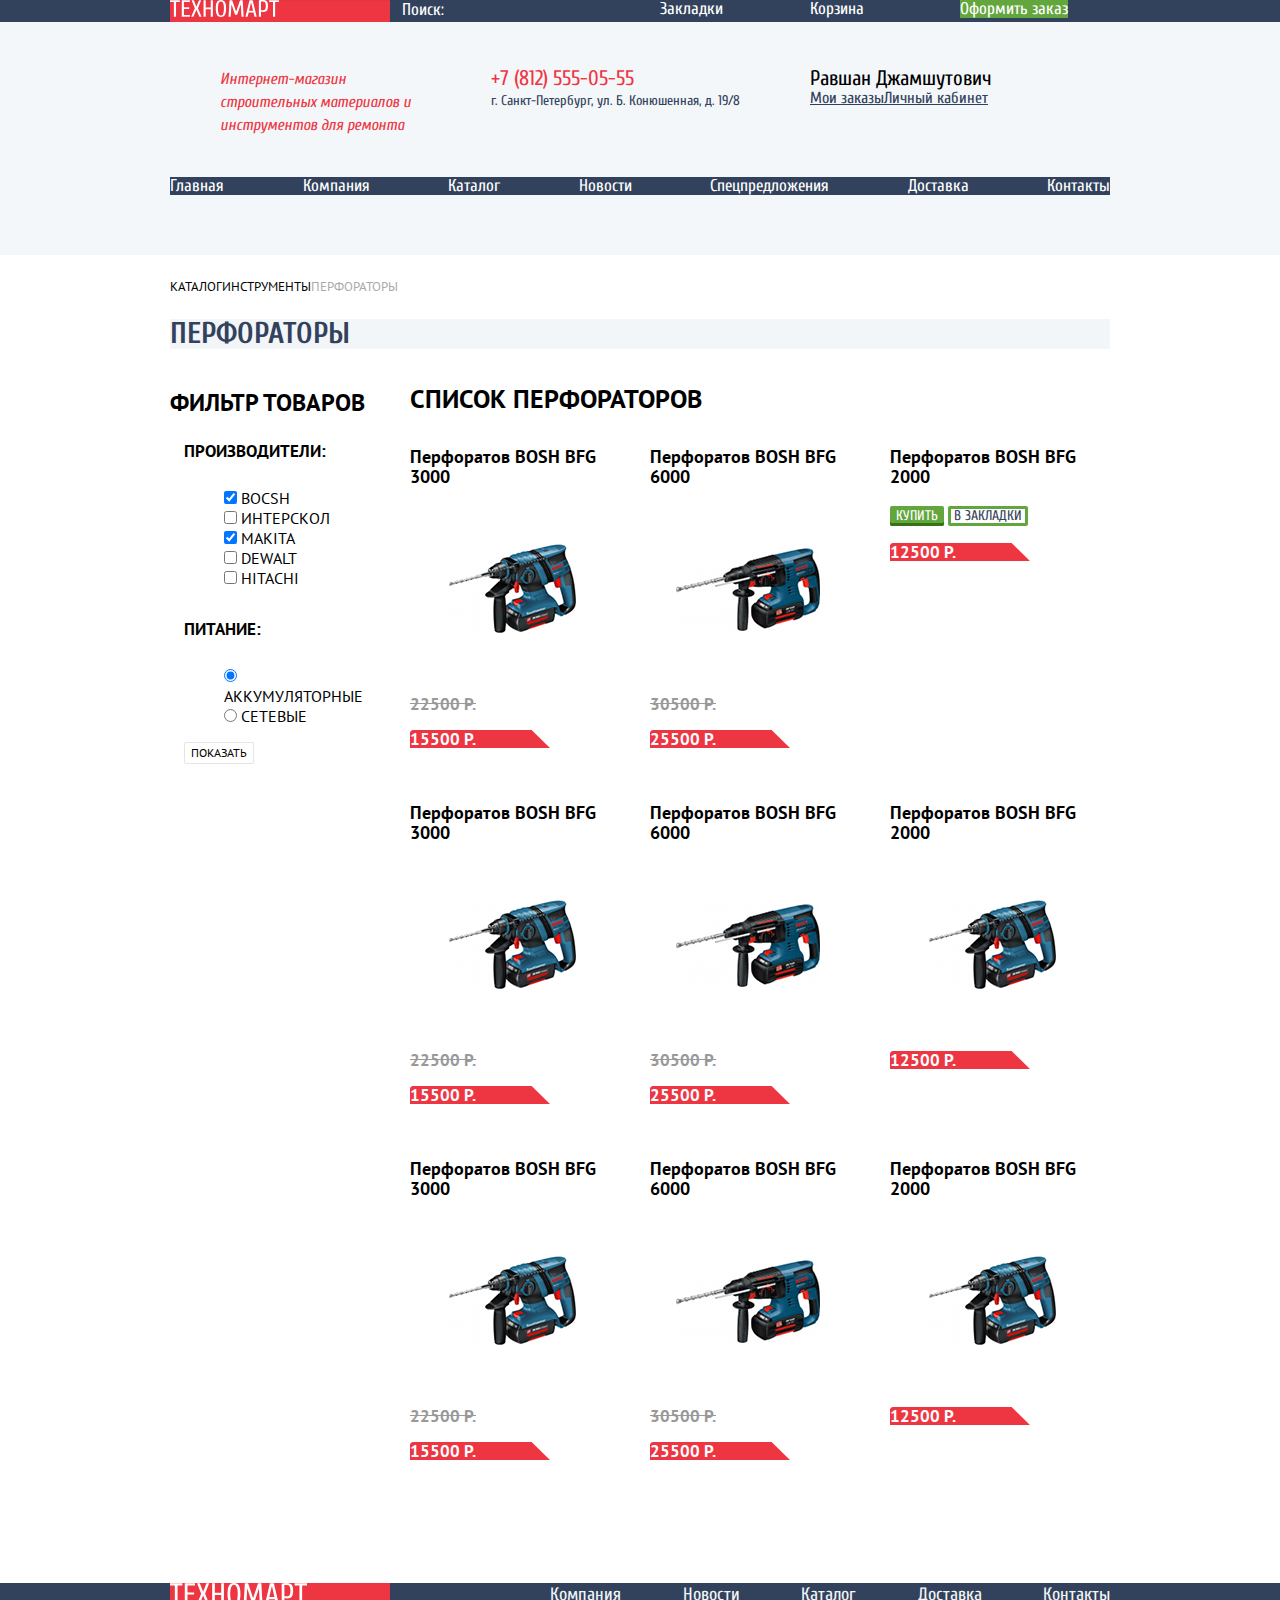
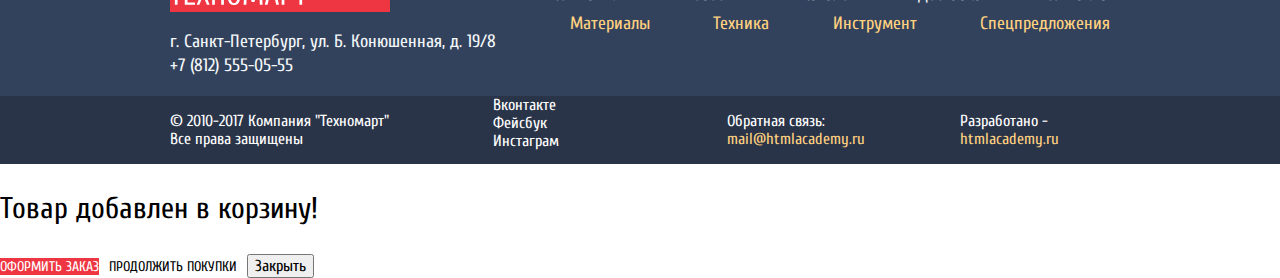
==== catalog.html @ 81147900 "Закончил сетки" ====
<!DOCTYPE html>
<html lang="ru">

<head>
  <meta charset="utf-8">
  <title>Техномарт - Каталог</title>
  <link href="https://fonts.googleapis.com/css?family=Cuprum:400,400i,700&amp;subset=cyrillic" rel="stylesheet">
  <link href="https://fonts.googleapis.com/css?family=PT+Sans:400,700&amp;subset=cyrillic" rel="stylesheet">
  <link href="css/normalize.css" rel="stylesheet">
  <link href="css/style.css" rel="stylesheet">
</head>

<body class="inner-page">
  <header class="main-header">
    <div class="header-top">
      <div class="container-center">
        <a class="main-logo" href="#">
          <img src="img/main-logo.svg" width="109" alt="Логотип компании Техномарт">
        </a>
        <p class="search">
          <label for="search"></label>
          <input id="search" type="search" placeholder="Поиск:">
        </p>
        <ul class="shopping-cart-navigation">
          <li class="favorites"><a href="favorites.html">Закладки</a></li>
          <li class="shopping-cart"><a href="shopping-cart.html">Корзина</a></li>
          <li class="button-purchase"><a href="purchase.html">Оформить заказ</a></li>
        </ul>
      </div>
    </div>
    <div class="container-center">
      <p class="site-name">Интернет-магазин строительных материалов и инструментов для ремонта</p>
      <div class="header-contacts">
        <p class="header-tel">+7 (812) 555-05-55</p>
        <p class="header-address">г. Санкт-Петербург, ул. Б. Конюшенная, д. 19/8</p>
      </div>
      <div class="profile">
        <a class="current-user" href="#">Равшан Джамшутович</a>
        <ul class="user-navigation">
          <li><a href="#">Мои заказы</a></li>
          <li><a href="#">Личный кабинет</a></li>
        </ul>
      </div>
    </div>
    <nav class="center">
      <ul class="site-navigation">
        <li><a href="index.html">Главная</a></li>
        <li><a href="company.html">Компания</a></li>
        <li><a href="catalog.html">Каталог</a></li>
        <li><a href="news.html">Новости</a></li>
        <li><a href="sale.html">Спецпредложения</a></li>
        <li><a href="delivery.html">Доставка</a></li>
        <li><a href="Contacts.html">Контакты</a></li>
      </ul>
    </nav>
  </header>
  <main class="container">

    <ul class="breadcrumbs">
      <li><a href="catalog.html">Каталог</a></li>
      <li><a href="instruments.html">Инструменты</a></li>
      <li class="breadcrumbs-current">Перфораторы</li>
    </ul>
    <h1 class="page-title">Перфораторы</h1>
    <div class="catalog-columns">
      <section class="filters">
        <h2 class="visually-hidden">Фильтр товаров</h2>
        <form class="filter" method="get" action="https://echo.htmlacademy.ru">
          <fieldset>
            <legend>Производители:</legend>
            <ul>
              <li class="filter-option">
                <input class="visually-hidden filter-input filter-input-checkbox" type="checkbox" name="bosch" id="filter-bosch" checked>
                <label for="filter-bosch">BOCSH</label>
              </li>
              <li class="filter-option">
                <input class="visually-hidden filter-input filter-input-checkbox" type="checkbox" name="interskol" id="filter-interskol">
                <label for="filter-interskol">ИНТЕРСКОЛ</label>
              </li>
              <li class="filter-option">
                <input class="visually-hidden filter-input filter-input-checkbox" type="checkbox" name="makita" id="filter-makita" checked>
                <label for="filter-makita">MAKITA</label>
              </li>
              <li class="filter-option">
                <input class="visually-hidden filter-input filter-input-checkbox" type="checkbox" name="dewalt" id="filter-dewalt">
                <label for="filter-dewalt">DEWALT</label>
              </li>
              <li class="filter-option">
                <input class="visually-hidden filter-input filter-input-checkbox" type="checkbox" name="hitachi" id="filter-hitachi">
                <label for="filter-hitachi">HITACHI</label>
              </li>
            </ul>
          </fieldset>
          <fieldset>
            <legend>Питание:</legend>
            <ul>
              <li class="filter-option">
                <input class="visually-hidden filter-input filter-input-radio" type="radio" name="power" value="accum" id="filter-accum" checked>
                <label for="filter-accum">АККУМУЛЯТОРНЫЕ</label>
              </li>
              <li class="filter-option">
                <input class="visually-hidden filter-input filter-input-radio" type="radio" name="power" value="acdc" id="filter-acdc">
                <label for="filter-acdc">СЕТЕВЫЕ</label>
              </li>
            </ul>
            <button type="submit" class="button-filter" value="show-filter">ПОКАЗАТЬ</button>
          </fieldset>
        </form>
      </section>
      <section class="catalog">
        <h2 class="visually-hidden">Список перфораторов</h2>
        <ul class="catalog-list">
          <li class="catalog-item">
            <h3 class="catalog-item-title">Перфоратов BOSH BFG 3000</h3>
            <p class="catalog-item-image">
              <img src="img/product-1.png" width="218" height="170" alt="Перфоратов BOSH BFG 3000">
            </p>
            <p class="catalog-item-old-price">22500 Р.</p>
            <p class="catalog-item-price">15500 Р.</p>
          </li>
          <li class="catalog-item">
            <h3 class="catalog-item-title">Перфоратов BOSH BFG 6000</h3>
            <p class="catalog-item-image">
              <img src="img/product-2.png" width="218" height="170" alt="Перфоратов BOSH BFG 6000">
            </p>
            <p class="catalog-item-old-price">30500 Р.</p>
            <p class="catalog-item-price">25500 Р.</p>
          </li>
          <li class="catalog-item">
            <h3 class="catalog-item-title">Перфоратов BOSH BFG 2000</h3>
            <div class="catalog-item-interact">
              <button type="button" class="button-buy" value="buy">КУПИТЬ</button>
              <button type="button" class="button-favorite" value="favorite">В ЗАКЛАДКИ</button>
            </div>
            <!--<p class="catalog-item-old-price">30500 Р.</p>-->
            <p class="catalog-item-price">12500 Р.</p>
          </li>
          <li class="catalog-item">
            <h3 class="catalog-item-title">Перфоратов BOSH BFG 3000</h3>
            <p class="catalog-item-image">
              <img src="img/product-1.png" width="218" height="170" alt="Перфоратов BOSH BFG 3000">
            </p>
            <p class="catalog-item-old-price">22500 Р.</p>
            <p class="catalog-item-price">15500 Р.</p>
          </li>
          <li class="catalog-item">
            <h3 class="catalog-item-title">Перфоратов BOSH BFG 6000</h3>
            <p class="catalog-item-image">
              <img src="img/product-2.png" width="218" height="170" alt="Перфоратов BOSH BFG 6000">
            </p>
            <p class="catalog-item-old-price">30500 Р.</p>
            <p class="catalog-item-price">25500 Р.</p>
          </li>
          <li class="catalog-item">
            <h3 class="catalog-item-title">Перфоратов BOSH BFG 2000</h3>
            <p class="catalog-item-image">
              <img src="img/product-3.png" width="218" height="170" alt="Перфоратов BOSH BFG 2000">
            </p>
            <!--<p class="catalog-item-old-price">30500 Р.</p>-->
            <p class="catalog-item-price">12500 Р.</p>
          </li>
          <li class="catalog-item">
            <h3 class="catalog-item-title">Перфоратов BOSH BFG 3000</h3>
            <p class="catalog-item-image">
              <img src="img/product-1.png" width="218" height="170" alt="Перфоратов BOSH BFG 3000">
            </p>
            <p class="catalog-item-old-price">22500 Р.</p>
            <p class="catalog-item-price">15500 Р.</p>
          </li>
          <li class="catalog-item">
            <h3 class="catalog-item-title">Перфоратов BOSH BFG 6000</h3>
            <p class="catalog-item-image">
              <img src="img/product-2.png" width="218" height="170" alt="Перфоратов BOSH BFG 6000">
            </p>
            <p class="catalog-item-old-price">30500 Р.</p>
            <p class="catalog-item-price">25500 Р.</p>
          </li>
          <li class="catalog-item">
            <h3 class="catalog-item-title">Перфоратов BOSH BFG 2000</h3>
            <p class="catalog-item-image">
              <img src="img/product-3.png" width="218" height="170" alt="Перфоратов BOSH BFG 2000">
            </p>
            <!--<p class="catalog-item-old-price">30500 Р.</p>-->
            <p class="catalog-item-price">12500 Р.</p>
          </li>
        </ul>
      </section>
    </div>
  </main>
  <footer class="main-footer">
    <div class="footer-top">
      <div class="center">
        <a class="footer-logo" href="#">
          <img src="img/footer-logo.svg" width="137" alt="Логотип компании Техномарт">
        </a>
        <ul class="footer-site-navigation">
          <li><a href="conpany.html">Компания</a></li>
          <li><a href="news.html">Новости</a></li>
          <li><a href="catalog.html">Каталог</a></li>
          <li><a href="delivery.html">Доставка</a></li>
          <li><a href="contacts.html">Контакты</a></li>
        </ul>
        <p class="footer-contacts">г. Санкт-Петербург, ул. Б. Конюшенная, д. 19/8<br>
          +7 (812) 555-05-55
        </p>
        <ul class="footer-catalog-navigation">
          <li><a href="#">Материалы</a></li>
          <li><a href="#">Техника</a></li>
          <li><a href="#">Инструмент</a></li>
          <li><a href="#">Спецпредложения</a></li>
        </ul>
      </div>
    </div>
    <div class="footer-bottom">
      <div class="center">
        <p class="footer-copyright">
          © 2010-2017 Компания "Техномарт"<br>
          Все права защищены
        </p>
        <div class="footer-social">
          <ul>
            <li><a class="social-button-vk" href="#">Вконтакте</a></li>
            <li><a class="social-button-fb" href="#">Фейсбук</a></li>
            <li><a class="social-button-insta" href="#">Инстаграм</a></li>
          </ul>
        </div>
        <p class="footer-feedback">
          Обратная связь:
          <a href="#">mail@htmlacademy.ru</a>
        </p>
        <p class="footer-dev-copyright">
          Разработано -
          <a href="www.htmlacademy.ru">htmlacademy.ru</a>
        </p>
      </div>
    </div>
  </footer>
  <section class="modal modal-sold">
    <p class="item-added">Товар добавлен в корзину!</p>
    <a class="button modal-purchase" href="purchase.html">Оформить заказ</a>
    <button class="button modal-go-on" type="button">ПРОДОЛЖИТЬ ПОКУПКИ</button>
    <button class="modal-close" type="button">Закрыть</button>
  </section>
</body>

</html>
---- css/style.css ----
body {
  margin: 0;
  padding: 0;
  font-family: "Cuprum", Arial, sans-serif;
  background-color: #ffffff;
}

a {
  text-decoration: none;
}

.main-header {
  background-color: #f4f7f9;
  margin-bottom: 60px;
  border-bottom: 1px solid transparent;
}

.inner-page .main-header {
  margin-bottom: 23px;
}

.header-top {
  width: 100%;
  background-color: #32425c;
  margin-bottom: 46px;
}

.login-navigation,
.site-navigation,
.shopping-cart-navigation,
.user-navigation,
.footer-site-navigation,
.footer-catalog-navigation,
.footer-social ul,
.catalog-list {
  padding: 0;
  margin: 0;
  list-style: none;
}

.container-center,
.center {
  width: 940px;
  margin: 0 auto;
  padding: 0 10px;
}

.header-top .container-center {
  display: flex;
}

.main-header .container-center {
  display: flex;
  margin-bottom: 40px;
  justify-content: space-between;
}

.container-center h1,
.site-name {
  margin: 0;
  margin-left: 50px;
  padding: 0;
  width: 200px;
}

.header-contacts p {
  margin: 0;
  padding: 0;
}

.login-navigation {
  width: 300px;
  display: flex;
  justify-content: flex-end;
}

.login {
  width: 120px;
  margin-right: 10px;
}

.registration {
  width: 150px;
}

.shopping-cart-navigation {
  margin-left: auto;
  display: flex;
}

.site-navigation {
  display: flex;
  justify-content: space-between;
  margin-bottom: 59px;
}

.favorites,
.shopping-cart,
.button-purchase {
  width: 150px;
}

.search {
  margin: 0;
  margin-left: 10px;
  padding: 0;
}

.search input {
  font: inherit;
  font-size: 17px;
  line-height: 18px;
  color: #ffffff;
  background-color: transparent;
  border: none;
}

.search input::-moz-placeholder {
  color: #ffffff;
}

.search input::-webkit-input-placeholder {
  color: #ffffff;
}

.search input:hover {
  background-color: #212a3a;
}

.search input:focus {
  color: #000000;
  background-color: #ffffff;
  outline: none;
  border-color: transparent;
}

.main-logo {
  width: 220px;
  background: url(../img/header-logo.png) no-repeat;
}

.main-header h1,
.site-name {
  font-weight: normal;
  font-style: italic;
  font-size: 16px;
  line-height: 23px;
  color: #ee3643;
}

.login-navigation a {
  font-size: 21px;
  line-height: 21px;
  color: #000000;
  background-color: #ffffff;
}

.user-navigation a {
  font-size: 16px;
  line-height: 18px;
  color: #32425c;
  text-decoration: underline;
}

.login-navigation a:hover,
.login-navigation a:focus,
.user-navigation a:hover,
.user-navigation a:focus {
  color: #ee3643;
}

.login-navigation a:active,
.user-navigation a:active,
.current-user:active {
  color: rgba(0, 0, 0, 0.3);
}

.site-navigation {
  background: url(../img/main_nav.png) no-repeat;
}

.site-navigation a {
  font-size: 17px;
  line-height: 17px;
  color: #ffffff;
}

.site-navigation a:hover,
.site-navigation a:focus {
  background-color: #293449;
}

.shopping-cart-navigation {
  background-color: #32425c;
}

.button-purchase a {
  background-color: #63a63e;
}

.shopping-cart-navigation a {
  font-size: 17px;
  line-height: 18px;
  color: #ffffff;
}

.shopping-cart-navigation a:hover,
.shopping-cart-navigation a:focus {
  background-color: #293449;
}

.button-purchase a:hover, .button-purchase a:focus {
  background-color: #5fbb2d;
}

.header-tel {
  font-size: 21px;
  line-height: 21px;
  color: #ee3643;
}

.header-address {
  font-size: 14px;
  line-height: 24px;
  color: #32425c;
}

.current-user {
  width: 300px;
  font-size: 21px;
  line-height: 21px;
  color: #000000;
}

.user-navigation {
  width: 300px;
  display: flex;
}

.about-us h2 {
  font-size: 30px;
  line-height: 30px;
  text-transform: uppercase;
  color: #000000;
}

.about-us p {
  font-family: "PT Sans", Arial, sans-serif;
  font-size: 13px;
  line-height: 24px;
  color: #000000;
}

.delivery-list {
  font-size: 18px;
  line-height: 20px;
  color: #000000;
  list-style: none;
}

.button {
  font-size: 14px;
  line-height: 18px;
  text-align: center;
  text-transform: uppercase;
  color: #ffffff;
  vertical-align: middle;
  background-color: #ee3643;
  border: none;
}

.button:hover,
.button:focus,
.button:active {
  background-color: #ca2c37;
}

.contacts h2 {
  font-size: 30px;
  line-height: 30px;
  text-transform: uppercase;
  color: #000000;
}

.contacts p {
  font-family: "PT Sans", Arial, sans-serif;
  font-size: 13px;
  line-height: 24px;
  color: #000000;
}

.main-footer {
  margin-top: 86px;
}

.footer-top {
  margin: 0;
  padding: 0;
  font-size: 18px;
  line-height: 24px;
  color: #f3f7f9;
  background-color: #32425c;
}

.footer-top .center {
  display: flex;
  justify-content: space-between;
  flex-wrap: wrap;
}

.footer-logo {
  width: 220px;
  background: url(../img/footer-logo.png) no-repeat;
}

.footer-site-navigation {
  width: 560px;
  display: flex;
  justify-content: space-between;
}

.footer-contacts {
  width: 330px;
}

.footer-catalog-navigation {
  width: 540px;
  display: flex;
  justify-content: space-between;
}

.footer-site-navigation a {
  color: #f1f5f7;
}

.footer-catalog-navigation a {
  color: #ffd180;
}

.footer-site-navigation a:hover,
.footer-site-navigation a:focus,
.footer-catalog-navigation a:hover,
.footer-catalog-navigation a:focus {
  text-decoration: underline;
}

.footer-catalog-navigation a:active {
  color: rgba(255, 209, 128, 0.5);
  text-decoration: none;
}

.footer-site-navigation a:active {
  color: rgba(241, 245, 247, 0.5);
  text-decoration: none;
}

.footer-bottom {
  margin: 0;
  padding: 0;
  background-color: #293449;
  font-size: 16px;
  line-height: 18px;
  color: #ffffff;
}

.footer-bottom .center {
  display: flex;
  justify-content: space-between;
}

.footer-copyright {
  width: 240px;
}

.footer-social,
.footer-feedback,
.footer-dev-copyright {
  width: 150px;
}

.footer-social a {
  color: #ffffff;
}

.footer-feedback a,
.footer-dev-copyright a {
  color: #ffd180;
}

.footer-feedback a:hover,
.footer-feedback a:focus,
.footer-dev-copyright a:hover,
.footer-dev-copyright a:focus {
  text-decoration: underline;
}

.footer-feedback a:active,
.footer-dev-copyright a:active {
  color: #ee3643;
  text-decoration: none;
}

.modal {
  background-color: #ffffff;
}

.modal-write-us label {
  font-size: 18px;
  line-height: 18px;
  color: #000000;
}

.modal-write-us input,
.modal-write-us textarea {
  font-family: "PT Sans", Arial, sans-serif;
  font-size: 13px;
  line-height: 18px;
  border: solid 2px #dee3e4;
  border-radius: 2px;
}

.modal-write-us input:hover,
.modal-write-us textarea:hover {
  border-color: #b5b5b5;
}

.modal-write-us input:focus,
.modal-write-us textarea:focus {
  outline: none;
  border-color: #ee3643;
}

.breadcrumbs {
  display: flex;
  margin: 0;
  margin-bottom: 23px;
  padding: 0;
  list-style: none;
  font-size: 13px;
  line-height: 18px;
}

.breadcrumbs a {
  color: #000000;
}

.breadcrumbs a:hover,
.breadcrumbs a:focus {
  text-decoration: underline;
}

.breadcrumbs-current {
  color: #aba9a7;
}

.container {
  width: 940px;
  margin: 0 auto;
  padding: 0 10px;
  font-family: "PT Sans", Arial, sans-serif;
  text-transform: uppercase;
  color: #000000;
}

.container h1 {
  font-family: "Cuprum", Arial, sans-serif;
  font-size: 30px;
  line-height: 30px;
  text-transform: uppercase;
  color: #32425c;
  background-color: #f2f6f8;
  margin: 0;
  margin-bottom: 20px;
  padding: 0;
}

.catalog-columns {
  display: flex;
  justify-content: space-between;
}

.filters {
  width: 220px;
}

.catalog {
  width: 700px;
  font-size: 17px;
  font-weight: bold;
  line-height: 18px;
}

.catalog-list {
  display: flex;
  flex-wrap: wrap;
}

.catalog-item {
  width: 220px;
  margin-bottom: 20px;
  margin-right: 20px;
}

.catalog-item:nth-child(3n) {
  margin-right: 0;
}

.catalog-item-title {
  font-size: 18px;
  line-height: 20px;
  text-transform: none;
}

.catalog-item:hover {
  box-shadow: 0 10px 25px 0 rgba(0, 0, 0, 0.2);
}

.catalog-item-price {
  color: #ffffff;
  background: url(../img/move-to-cart-icon.svg) no-repeat;
}

.catalog-item-old-price {
  color: #999999;
  text-decoration: line-through;
}

.button-buy {
  font-family: "Cuprum", Arial, sans-serif;
  font-size: 14px;
  line-height: 18px;
  color: #ffffff;
  background-color: #63a63e;
  border: 0px solid transparent;
  border-radius: 2px;
  box-shadow: inset 0 -3px 0 0 #367315;
}

.button-favorite {
  font-family: "Cuprum", Arial, sans-serif;
  font-size: 14px;
  line-height: 18px;
  color: #32425c;
  background-color: #ffffff;
  border: 0px solid transparent;
  border-radius: 2px;
  box-shadow: inset 0 0 0 3px #63a63e;
}

.button-buy:hover,
.button-buy:focus {
  background-color: #5fbb2d;
  outline: none;
}

.button-buy:active {
  background-color: #518534;
  box-shadow: none;
}

.button-favorite:hover,
.button-favorite:focus {
  box-shadow: inset 0 0 0 3px #32425c;
  outline: none;
}

.button-favorite:active {
  opacity: 0.3;
}

.filter fieldset {
  border: none;
}

.filter legend {
  font-size: 17px;
  line-height: 30px;
  font-weight: bold;
}

.filter ul {
  list-style: none;
  line-height: 20px;
}

.filter-input:disabled+label {
  color: #000000;
  opacity: 0.4;
}

.button-filter {
  font-size: 12px;
  line-height: 18px;
  background-color: #ffffff;
  border: 1px solid #e5e5e5;
  border-radius: 2px;
}

.item-added {
  font-size: 30px;
  line-height: 30px;
}

.modal-go-on {
  color: #000000;
  background-color: #ffffff;
}

.index-columns {
  display: flex;
  justify-content: space-between;
}

.about-us {
  width: 540px;
}

.contacts {
  width: 300px;
}
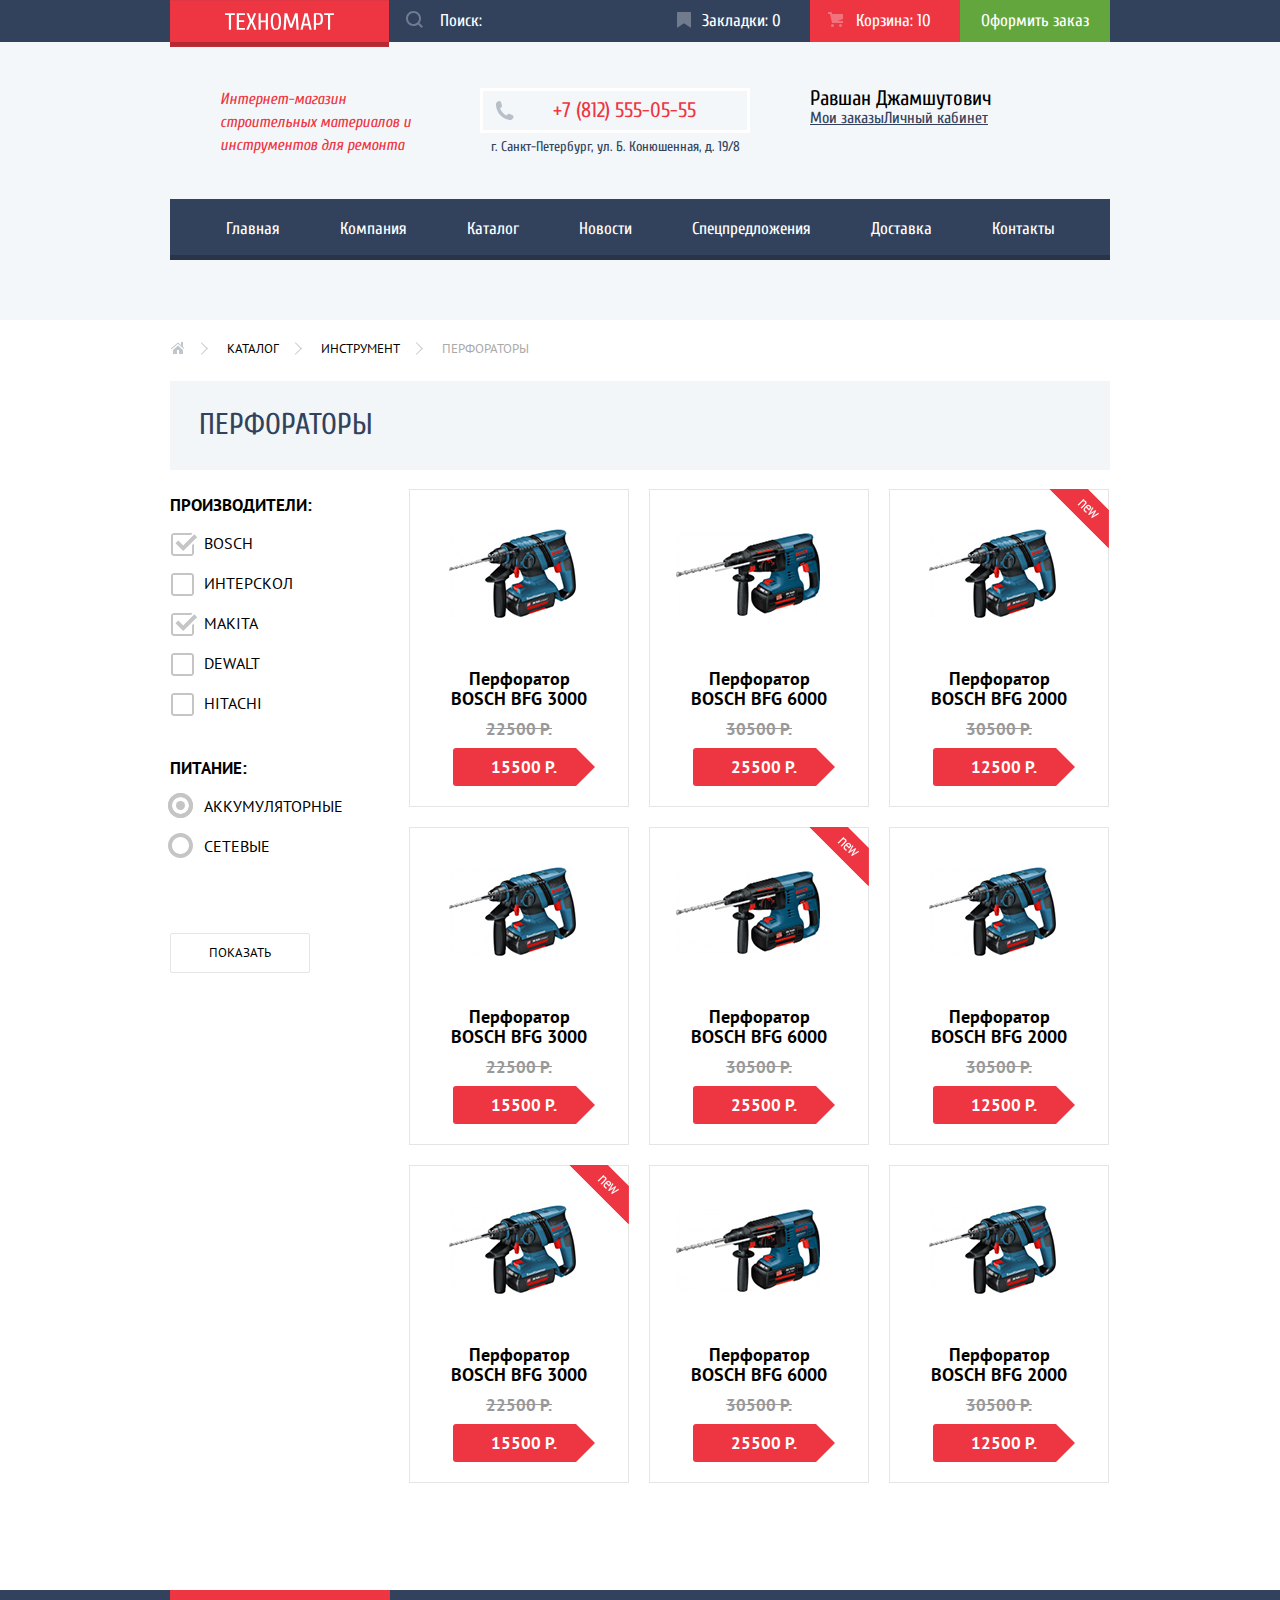
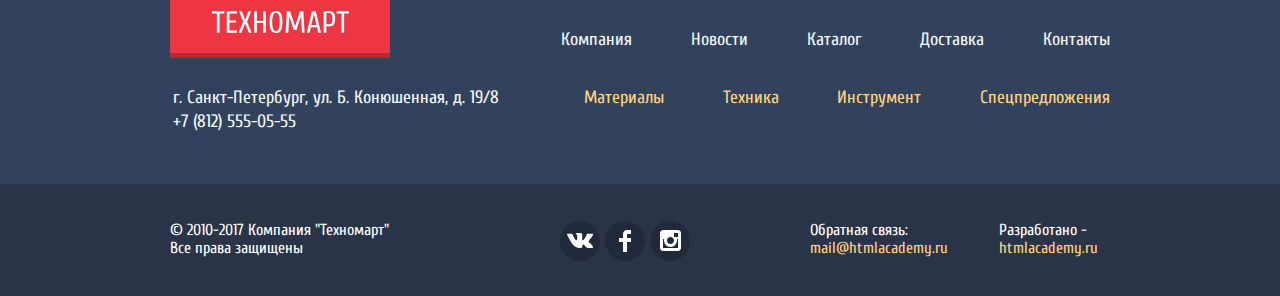
==== commit d40663b1: "Задание по 7-ой лекции" ====
--- a/catalog.html
+++ b/catalog.html
@@ -22,8 +22,8 @@
           <input id="search" type="search" placeholder="Поиск:">
         </p>
         <ul class="shopping-cart-navigation">
-          <li class="favorites"><a href="favorites.html">Закладки</a></li>
-          <li class="shopping-cart"><a href="shopping-cart.html">Корзина</a></li>
+          <li class="favorites"><a href="favorites.html">Закладки: 0</a></li>
+          <li class="shopping-cart"><a href="shopping-cart.html">Корзина: 10</a></li>
           <li class="button-purchase"><a href="purchase.html">Оформить заказ</a></li>
         </ul>
       </div>
@@ -58,7 +58,7 @@
 
     <ul class="breadcrumbs">
       <li><a href="catalog.html">Каталог</a></li>
-      <li><a href="instruments.html">Инструменты</a></li>
+      <li><a href="instruments.html">Инструмент</a></li>
       <li class="breadcrumbs-current">Перфораторы</li>
     </ul>
     <h1 class="page-title">Перфораторы</h1>
@@ -71,7 +71,7 @@
             <ul>
               <li class="filter-option">
                 <input class="visually-hidden filter-input filter-input-checkbox" type="checkbox" name="bosch" id="filter-bosch" checked>
-                <label for="filter-bosch">BOCSH</label>
+                <label for="filter-bosch">BOSCH</label>
               </li>
               <li class="filter-option">
                 <input class="visually-hidden filter-input filter-input-checkbox" type="checkbox" name="interskol" id="filter-interskol">
@@ -103,85 +103,123 @@
                 <label for="filter-acdc">СЕТЕВЫЕ</label>
               </li>
             </ul>
-            <button type="submit" class="button-filter" value="show-filter">ПОКАЗАТЬ</button>
           </fieldset>
+          <button type="submit" class="button-filter" value="show-filter">ПОКАЗАТЬ</button>
         </form>
       </section>
       <section class="catalog">
         <h2 class="visually-hidden">Список перфораторов</h2>
         <ul class="catalog-list">
           <li class="catalog-item">
-            <h3 class="catalog-item-title">Перфоратов BOSH BFG 3000</h3>
+            <h3 class="catalog-item-title">Перфоратор BOSCH BFG 3000</h3>
             <p class="catalog-item-image">
               <img src="img/product-1.png" width="218" height="170" alt="Перфоратов BOSH BFG 3000">
             </p>
-            <p class="catalog-item-old-price">22500 Р.</p>
-            <p class="catalog-item-price">15500 Р.</p>
-          </li>
-          <li class="catalog-item">
-            <h3 class="catalog-item-title">Перфоратов BOSH BFG 6000</h3>
+            <p class="discount">22500 Р.</p>
+            <p class="price">15500 Р.</p>
+            <div class="actions">
+              <a href="#" class="button-buy">Купить</a>
+              <a href="#" class="button-favorite">В закладки</a>
+            </div>
+          </li>
+          <li class="catalog-item">
+            <h3 class="catalog-item-title">Перфоратор BOSCH BFG 6000</h3>
             <p class="catalog-item-image">
               <img src="img/product-2.png" width="218" height="170" alt="Перфоратов BOSH BFG 6000">
             </p>
-            <p class="catalog-item-old-price">30500 Р.</p>
-            <p class="catalog-item-price">25500 Р.</p>
-          </li>
-          <li class="catalog-item">
-            <h3 class="catalog-item-title">Перфоратов BOSH BFG 2000</h3>
-            <div class="catalog-item-interact">
-              <button type="button" class="button-buy" value="buy">КУПИТЬ</button>
-              <button type="button" class="button-favorite" value="favorite">В ЗАКЛАДКИ</button>
-            </div>
-            <!--<p class="catalog-item-old-price">30500 Р.</p>-->
-            <p class="catalog-item-price">12500 Р.</p>
-          </li>
-          <li class="catalog-item">
-            <h3 class="catalog-item-title">Перфоратов BOSH BFG 3000</h3>
+            <p class="discount">30500 Р.</p>
+            <p class="price">25500 Р.</p>
+            <div class="actions">
+              <a href="#" class="button-buy">Купить</a>
+              <a href="#" class="button-favorite">В закладки</a>
+            </div>
+          </li>
+          <li class="catalog-item">
+            <div class="flag flag-new">новинка</div>
+            <h3 class="catalog-item-title">Перфоратор BOSCH BFG 2000</h3>
+            <p class="catalog-item-image">
+              <img src="img/product-3.png" width="218" height="170" alt="Перфоратов BOSH BFG 2000">
+            </p>
+            <p class="discount">30500 Р.</p>
+            <p class="price">12500 Р.</p>
+            <div class="actions">
+              <a href="#" class="button-buy">Купить</a>
+              <a href="#" class="button-favorite">В закладки</a>
+            </div>
+          </li>
+          <li class="catalog-item">
+            <h3 class="catalog-item-title">Перфоратор BOSCH BFG 3000</h3>
             <p class="catalog-item-image">
               <img src="img/product-1.png" width="218" height="170" alt="Перфоратов BOSH BFG 3000">
             </p>
-            <p class="catalog-item-old-price">22500 Р.</p>
-            <p class="catalog-item-price">15500 Р.</p>
-          </li>
-          <li class="catalog-item">
-            <h3 class="catalog-item-title">Перфоратов BOSH BFG 6000</h3>
+            <p class="discount">22500 Р.</p>
+            <p class="price">15500 Р.</p>
+            <div class="actions">
+              <a href="#" class="button-buy">Купить</a>
+              <a href="#" class="button-favorite">В закладки</a>
+            </div>
+          </li>
+          <li class="catalog-item">
+            <div class="flag flag-new">новинка</div>
+            <h3 class="catalog-item-title">Перфоратор BOSCH BFG 6000</h3>
             <p class="catalog-item-image">
               <img src="img/product-2.png" width="218" height="170" alt="Перфоратов BOSH BFG 6000">
             </p>
-            <p class="catalog-item-old-price">30500 Р.</p>
-            <p class="catalog-item-price">25500 Р.</p>
-          </li>
-          <li class="catalog-item">
-            <h3 class="catalog-item-title">Перфоратов BOSH BFG 2000</h3>
+            <p class="discount">30500 Р.</p>
+            <p class="price">25500 Р.</p>
+            <div class="actions">
+              <a href="#" class="button-buy">Купить</a>
+              <a href="#" class="button-favorite">В закладки</a>
+            </div>
+          </li>
+          <li class="catalog-item">
+            <h3 class="catalog-item-title">Перфоратор BOSCH BFG 2000</h3>
             <p class="catalog-item-image">
               <img src="img/product-3.png" width="218" height="170" alt="Перфоратов BOSH BFG 2000">
             </p>
-            <!--<p class="catalog-item-old-price">30500 Р.</p>-->
-            <p class="catalog-item-price">12500 Р.</p>
-          </li>
-          <li class="catalog-item">
-            <h3 class="catalog-item-title">Перфоратов BOSH BFG 3000</h3>
+            <p class="discount">30500 Р.</p>
+            <p class="price">12500 Р.</p>
+            <div class="actions">
+              <a href="#" class="button-buy">Купить</a>
+              <a href="#" class="button-favorite">В закладки</a>
+            </div>
+          </li>
+          <li class="catalog-item">
+            <div class="flag flag-new">новинка</div>
+            <h3 class="catalog-item-title">Перфоратор BOSCH BFG 3000</h3>
             <p class="catalog-item-image">
               <img src="img/product-1.png" width="218" height="170" alt="Перфоратов BOSH BFG 3000">
             </p>
-            <p class="catalog-item-old-price">22500 Р.</p>
-            <p class="catalog-item-price">15500 Р.</p>
-          </li>
-          <li class="catalog-item">
-            <h3 class="catalog-item-title">Перфоратов BOSH BFG 6000</h3>
+            <p class="discount">22500 Р.</p>
+            <p class="price">15500 Р.</p>
+            <div class="actions">
+              <a href="#" class="button-buy">Купить</a>
+              <a href="#" class="button-favorite">В закладки</a>
+            </div>
+          </li>
+          <li class="catalog-item">
+            <h3 class="catalog-item-title">Перфоратор BOSCH BFG 6000</h3>
             <p class="catalog-item-image">
               <img src="img/product-2.png" width="218" height="170" alt="Перфоратов BOSH BFG 6000">
             </p>
-            <p class="catalog-item-old-price">30500 Р.</p>
-            <p class="catalog-item-price">25500 Р.</p>
-          </li>
-          <li class="catalog-item">
-            <h3 class="catalog-item-title">Перфоратов BOSH BFG 2000</h3>
+            <p class="discount">30500 Р.</p>
+            <p class="price">25500 Р.</p>
+            <div class="actions">
+              <a href="#" class="button-buy">Купить</a>
+              <a href="#" class="button-favorite">В закладки</a>
+            </div>
+          </li>
+          <li class="catalog-item">
+            <h3 class="catalog-item-title">Перфоратор BOSCH BFG 2000</h3>
             <p class="catalog-item-image">
               <img src="img/product-3.png" width="218" height="170" alt="Перфоратов BOSH BFG 2000">
             </p>
-            <!--<p class="catalog-item-old-price">30500 Р.</p>-->
-            <p class="catalog-item-price">12500 Р.</p>
+            <p class="discount">30500 Р.</p>
+            <p class="price">12500 Р.</p>
+            <div class="actions">
+              <a href="#" class="button-buy">Купить</a>
+              <a href="#" class="button-favorite">В закладки</a>
+            </div>
           </li>
         </ul>
       </section>
@@ -219,9 +257,9 @@
         </p>
         <div class="footer-social">
           <ul>
-            <li><a class="social-button-vk" href="#">Вконтакте</a></li>
-            <li><a class="social-button-fb" href="#">Фейсбук</a></li>
-            <li><a class="social-button-insta" href="#">Инстаграм</a></li>
+            <li><a class="social-button-vk" href="#"><span class="visually-hidden">Вконтакте</span></a></li>
+            <li><a class="social-button-fb" href="#"><span class="visually-hidden">Фейсбук</span></a></li>
+            <li><a class="social-button-insta" href="#"><span class="visually-hidden">Инстаграм</span></a></li>
           </ul>
         </div>
         <p class="footer-feedback">
@@ -237,9 +275,11 @@
   </footer>
   <section class="modal modal-sold">
     <p class="item-added">Товар добавлен в корзину!</p>
-    <a class="button modal-purchase" href="purchase.html">Оформить заказ</a>
-    <button class="button modal-go-on" type="button">ПРОДОЛЖИТЬ ПОКУПКИ</button>
-    <button class="modal-close" type="button">Закрыть</button>
+    <div class="sold-buttons">
+      <a class="button modal-purchase" href="purchase.html">Оформить заказ</a>
+      <button class="button modal-go-on" type="button">ПРОДОЛЖИТЬ ПОКУПКИ</button>
+    </div>
+    <button class="modal-close sold-close" type="button">Закрыть</button>
   </section>
 </body>
 
--- a/css/style.css
+++ b/css/style.css
@@ -7,6 +7,26 @@
 
 a {
   text-decoration: none;
+}
+
+img {
+  max-width: 100%;
+  height: auto;
+}
+
+.visually-hidden:not(:focus):not(:active),
+input[type="checkbox"].visually-hidden,
+input[type="radio"].visually-hidden {
+  position: absolute;
+  width: 1px;
+  height: 1px;
+  margin: -1px;
+  border: 0;
+  padding: 0;
+  white-space: nowrap;
+  clip-path: inset(100%);
+  clip: rect(0 0 0 0);
+  overflow: hidden;
 }
 
 .main-header {
@@ -16,7 +36,7 @@
 }
 
 .inner-page .main-header {
-  margin-bottom: 23px;
+  margin-bottom: 20px;
 }
 
 .header-top {
@@ -55,6 +75,12 @@
   justify-content: space-between;
 }
 
+.header-contacts {
+  position: relative;
+  box-sizing: border-box;
+  width: 270px;
+}
+
 .container-center h1,
 .site-name {
   margin: 0;
@@ -64,23 +90,102 @@
 }
 
 .header-contacts p {
-  margin: 0;
-  padding: 0;
+  display: block;
+  margin: 0;
+}
+
+.header-tel::before {
+  content: "";
+  position: absolute;
+  top: 13px;
+  left: 15px;
+  width: 19px;
+  height: 19px;
+  background: url(../img/icon-phone.svg) no-repeat;
+}
+
+.header-tel {
+  padding: 12px 0;
+  padding-left: 73px;
+  box-shadow: inset 0 0 0 3px #ffffff;
+  font-size: 21px;
+  line-height: 21px;
+  color: #ee3643;
+}
+
+.header-address {
+  padding: 0;
+  padding-top: 2px;
+  font-size: 14px;
+  line-height: 24px;
+  color: #32425c;
+  text-align: center;
 }
 
 .login-navigation {
   width: 300px;
+  position: relative;
   display: flex;
   justify-content: flex-end;
 }
 
-.login {
+.login-navigation a {
+  display: block;
+  box-sizing: border-box;
+  padding: 12px 0;
+  font-size: 21px;
+  line-height: 21px;
+  color: #000000;
+  background-color: #ffffff;
+}
+
+.user-navigation a {
+  font-size: 16px;
+  line-height: 18px;
+  color: #32425c;
+  text-decoration: underline;
+}
+
+.login a {
   width: 120px;
+  padding-left: 48px;
   margin-right: 10px;
 }
 
-.registration {
+.login a::before {
+  content: "";
+  position: absolute;
+  top: 14px;
+  left: 34px;
+  width: 20px;
+  height: 17px;
+  background: url(../img/icon-login-grey.svg) no-repeat;
+}
+
+.registration a {
+  text-align: center;
   width: 150px;
+}
+
+.login-navigation a:hover,
+.login-navigation a:focus,
+.user-navigation a:hover,
+.user-navigation a:focus {
+  color: #ee3643;
+}
+
+.login a:hover::before {
+  background: url(../img/icon-login.svg) no-repeat;
+}
+
+.login a:active::before {
+  background: url(../img/icon-login-grey.svg) no-repeat;
+}
+
+.login-navigation a:active,
+.user-navigation a:active,
+.current-user:active {
+  color: rgba(0, 0, 0, 0.3);
 }
 
 .shopping-cart-navigation {
@@ -90,20 +195,109 @@
 
 .site-navigation {
   display: flex;
-  justify-content: space-between;
+  justify-content: center;
   margin-bottom: 59px;
 }
 
-.favorites,
-.shopping-cart,
-.button-purchase {
+.favorites a,
+.shopping-cart a,
+.button-purchase a {
+  box-sizing: border-box;
+  display: block;
+  position: relative;
   width: 150px;
+  padding-top: 12px;
+  padding-bottom: 12px;
+  padding-right: 29px;
+  text-align: right;
+  vertical-align: middle;
+}
+
+.favorites a::before {
+  content: "";
+  position: absolute;
+  top: 12px;
+  left: 17px;
+  width: 14px;
+  height: 16px;
+  background: url(../img/icon-bookmark.svg) no-repeat;
+  opacity: 0.3;
+}
+
+.inner-page .shopping-cart {
+  background-color: #ee3643;
+}
+
+.shopping-cart a::before {
+  content: "";
+  position: absolute;
+  top: 12px;
+  left: 18px;
+  width: 15px;
+  height: 15px;
+  background: url(../img/cart-icon.svg) no-repeat;
+  opacity: 0.3;
+}
+
+.button-purchase a {
+  background-color: #63a63e;
+  padding-right: 0;
+  text-align: center;
+}
+
+.shopping-cart-navigation a {
+  font-size: 17px;
+  line-height: 18px;
+  color: #ffffff;
+}
+
+.shopping-cart-navigation a:hover,
+.shopping-cart-navigation a:focus {
+  background-color: #212a3a;
+}
+
+.shopping-cart-navigation a:hover::before,
+.shopping-cart-navigation a:focus::before {
+  opacity: 1;
+}
+
+.button-purchase a:hover, .button-purchase a:focus {
+  background-color: #5fbb2d;
+}
+
+.shopping-cart-navigation a:active {
+  background-color: #161d29;
+  color: rgba(255, 255, 255, 0.6);
+}
+
+.button-purchase a:active {
+  background-color: #518534;
+  color: rgba(255, 255, 255, 0.5);
+}
+
+.shopping-cart-navigation a:active::before {
+  opacity: 0.5;
 }
 
 .search {
-  margin: 0;
-  margin-left: 10px;
-  padding: 0;
+  position: relative;
+  flex-grow: 1;
+  margin: 0;
+  margin-left: 219px;
+  padding-right: 0;
+  padding-left: 49px;
+  padding-top: 11px;
+  padding-bottom: 11px;
+}
+
+.search label {
+  display: block;
+  position: absolute;
+  left: 17px;
+  width: 17px;
+  height: 17px;
+  background: url(../img/icon-search.svg) no-repeat;
+  opacity: 0.3;
 }
 
 .search input {
@@ -123,8 +317,12 @@
   color: #ffffff;
 }
 
-.search input:hover {
+.search:hover {
   background-color: #212a3a;
+}
+
+.search:hover label {
+  opacity: 1;
 }
 
 .search input:focus {
@@ -135,7 +333,8 @@
 }
 
 .main-logo {
-  width: 220px;
+  position: absolute;
+  padding: 13px 55px 13px 55px;
   background: url(../img/header-logo.png) no-repeat;
 }
 
@@ -148,40 +347,17 @@
   color: #ee3643;
 }
 
-.login-navigation a {
-  font-size: 21px;
-  line-height: 21px;
-  color: #000000;
-  background-color: #ffffff;
-}
-
-.user-navigation a {
-  font-size: 16px;
-  line-height: 18px;
-  color: #32425c;
-  text-decoration: underline;
-}
-
-.login-navigation a:hover,
-.login-navigation a:focus,
-.user-navigation a:hover,
-.user-navigation a:focus {
-  color: #ee3643;
-}
-
-.login-navigation a:active,
-.user-navigation a:active,
-.current-user:active {
-  color: rgba(0, 0, 0, 0.3);
-}
-
 .site-navigation {
-  background: url(../img/main_nav.png) no-repeat;
+  background-color: #32425c;
+  box-shadow: inset 0 -5px 0 0 #293449;
 }
 
 .site-navigation a {
+  display: block;
+  padding: 21px 30px 23px 30px;
   font-size: 17px;
   line-height: 17px;
+  vertical-align: middle;
   color: #ffffff;
 }
 
@@ -190,39 +366,9 @@
   background-color: #293449;
 }
 
-.shopping-cart-navigation {
-  background-color: #32425c;
-}
-
-.button-purchase a {
-  background-color: #63a63e;
-}
-
-.shopping-cart-navigation a {
-  font-size: 17px;
-  line-height: 18px;
-  color: #ffffff;
-}
-
-.shopping-cart-navigation a:hover,
-.shopping-cart-navigation a:focus {
-  background-color: #293449;
-}
-
-.button-purchase a:hover, .button-purchase a:focus {
-  background-color: #5fbb2d;
-}
-
-.header-tel {
-  font-size: 21px;
-  line-height: 21px;
-  color: #ee3643;
-}
-
-.header-address {
-  font-size: 14px;
-  line-height: 24px;
-  color: #32425c;
+.site-navigation a:active {
+  background-color: #1d2739;
+  color: rgba(255, 255, 255, 0.5);
 }
 
 .current-user {
@@ -237,14 +383,18 @@
   display: flex;
 }
 
-.about-us h2 {
+.about-us h2,
+.contacts h2 {
   font-size: 30px;
+  font-weight: 400;
   line-height: 30px;
   text-transform: uppercase;
   color: #000000;
 }
 
 .about-us p {
+  display: block;
+  padding-bottom: 10px;
   font-family: "PT Sans", Arial, sans-serif;
   font-size: 13px;
   line-height: 24px;
@@ -252,13 +402,46 @@
 }
 
 .delivery-list {
+  position: relative;
+  padding: 0;
+  margin: 0;
+  margin-bottom: 17px;
   font-size: 18px;
   line-height: 20px;
   color: #000000;
   list-style: none;
 }
 
+.delivery-list li {
+  display: block;
+  padding-bottom: 20px;
+  padding-left: 35px;
+}
+
+.delivery-list li::before {
+  content: "";
+  position: absolute;
+  left: 0;
+  transform: translateY(9px);
+  width: 25px;
+  height: 2px;
+  background-color: #ee3643;
+}
+
+.map-little {
+  display: block;
+  padding: 0;
+  margin-bottom: 35px;
+}
+
+.contacts .button {
+  box-sizing: border-box;
+  width: 100%;
+}
+
 .button {
+  display: inline-block;
+  padding: 10px 40px;
   font-size: 14px;
   line-height: 18px;
   text-align: center;
@@ -266,13 +449,16 @@
   color: #ffffff;
   vertical-align: middle;
   background-color: #ee3643;
-  border: none;
+  border-radius: 3px;
 }
 
 .button:hover,
-.button:focus,
+.button:focus {
+  background-color: #ca2c37;
+}
+
 .button:active {
-  background-color: #ca2c37;
+  background-color: #ba2732;
 }
 
 .contacts h2 {
@@ -287,6 +473,9 @@
   font-size: 13px;
   line-height: 24px;
   color: #000000;
+  margin: 0;
+  padding: 0;
+  margin-bottom: 33px;
 }
 
 .main-footer {
@@ -310,21 +499,31 @@
 
 .footer-logo {
   width: 220px;
+  padding: 21px 42px 26px 42px;
+  margin-bottom: 20px;
   background: url(../img/footer-logo.png) no-repeat;
 }
 
 .footer-site-navigation {
-  width: 560px;
+  width: 549px;
   display: flex;
   justify-content: space-between;
 }
 
+.footer-site-navigation li {
+  padding-top: 38px;
+}
+
 .footer-contacts {
+  margin: 0;
+  padding: 0;
+  padding-left: 3px;
+  padding-bottom: 50px;
   width: 330px;
 }
 
 .footer-catalog-navigation {
-  width: 540px;
+  width: 526px;
   display: flex;
   justify-content: space-between;
 }
@@ -365,17 +564,69 @@
 
 .footer-bottom .center {
   display: flex;
-  justify-content: space-between;
+  padding-top: 37px;
+  padding-bottom: 35px;
 }
 
 .footer-copyright {
-  width: 240px;
-}
-
-.footer-social,
+  margin: 0;
+  width: 390px;
+}
+
 .footer-feedback,
 .footer-dev-copyright {
+  margin: 0;
   width: 150px;
+}
+
+.footer-dev-copyright {
+  box-sizing: border-box;
+  padding-left: 39px;
+}
+
+.footer-feedback {
+  margin-left: auto;
+}
+
+.social-button-vk,
+.social-button-fb,
+.social-button-insta {
+  display: flex;
+  align-items: center;
+  justify-content: center;
+  width: 40px;
+  height: 40px;
+  border-radius: 50%;
+}
+
+.social-button-vk {
+  background: #212a3a url(../img/vk-icon.svg) no-repeat 50% 50%;
+}
+
+.social-button-fb {
+  background: #212a3a url(../img/fb-icon.svg) no-repeat 50% 50%;
+}
+
+.social-button-insta {
+  background: #212a3a url(../img/insta-icon.svg) no-repeat 50% 50%;
+}
+
+.social-button-vk:hover,
+.social-button-vk:active,
+.social-button-fb:hover,
+.social-button-fb:active,
+.social-button-insta:hover,
+.social-button-insta:active {
+  background-color: #ee3643;
+}
+
+.footer-social ul {
+  display: flex;
+  flex-wrap: wrap;
+  justify-content: space-between;
+  width: 130px;
+  margin: 0 auto;
+  padding: 0;
 }
 
 .footer-social a {
@@ -432,12 +683,44 @@
 
 .breadcrumbs {
   display: flex;
+  position: relative;
+  justify-content: flex-start;
+  flex-wrap: wrap;
   margin: 0;
   margin-bottom: 23px;
   padding: 0;
+  padding-left: 15px;
   list-style: none;
   font-size: 13px;
   line-height: 18px;
+}
+
+.breadcrumbs::before {
+  content: "";
+  position: absolute;
+  top: 2px;
+  left: 0;
+  width: 14px;
+  height: 15px;
+  background: url(../img/icon-home.svg) no-repeat;
+}
+
+.breadcrumbs li {
+  position: relative;
+  margin-left: 42px;
+}
+
+.breadcrumbs li::before {
+  content: "";
+  position: absolute;
+  top: 4px;
+  left: -30px;
+  width: 8px;
+  height: 8px;
+  border: solid 1px #c5c9d1;
+  border-left-width: 0;
+  border-bottom-width: 0;
+  transform: rotate(45deg);
 }
 
 .breadcrumbs a {
@@ -466,12 +749,13 @@
   font-family: "Cuprum", Arial, sans-serif;
   font-size: 30px;
   line-height: 30px;
+  font-weight: 400;
   text-transform: uppercase;
   color: #32425c;
   background-color: #f2f6f8;
   margin: 0;
   margin-bottom: 20px;
-  padding: 0;
+  padding: 29px 30px 30px 29px;
 }
 
 .catalog-columns {
@@ -496,43 +780,138 @@
 }
 
 .catalog-item {
-  width: 220px;
-  margin-bottom: 20px;
-  margin-right: 20px;
+  position: relative;
+  display: flex;
+  flex-direction: column;
+  width: 218px;
+  margin-bottom: 22px;
+  margin-right: 22px;
+  box-shadow: 0 0 0 1px #e5e5e5;
+}
+
+.catalog-item p,
+.catalog-item h3 {
+  margin: 0;
+  padding: 0;
+}
+
+.catalog-item .catalog-item-image {
+  margin-bottom: 6px;
+  order: -1;
+}
+
+.catalog-item .actions {
+  display: none;
+  position: absolute;
+  top: 0;
+  left: 0;
+  width: 218px;
+  padding: 43px 0;
+  background-color: #ffffff;
+}
+
+.catalog-item:hover .actions {
+  display: block;
+}
+
+.actions .button-buy,
+.actions .button-favorite {
+  display: block;
+  width: 135px;
+  margin-left: 41px;
+  margin-bottom: 8px;
+  padding: 10px 0;
+  text-align: center;
+}
+
+.actions .button-buy::before {
+  position: absolute;
+  top: auto;
+  left: 15px;
+  content: "";
+  width: 15px;
+  height: 15px;
+  background: url(../img/cart-icon.svg) no-repeat;
+  opacity: 0.3;
+}
+
+.actions .button-buy:hover::before,
+.actions .button-buy:active::before {
+  opacity: 1;
 }
 
 .catalog-item:nth-child(3n) {
   margin-right: 0;
 }
 
-.catalog-item-title {
+.catalog-item .catalog-item-title {
   font-size: 18px;
   line-height: 20px;
+  padding: 0 30px;
+  margin-bottom: 11px;
   text-transform: none;
+  text-align: center;
 }
 
 .catalog-item:hover {
   box-shadow: 0 10px 25px 0 rgba(0, 0, 0, 0.2);
 }
 
-.catalog-item-price {
-  color: #ffffff;
-  background: url(../img/move-to-cart-icon.svg) no-repeat;
-}
-
-.catalog-item-old-price {
+.catalog-item .flag {
+  position: absolute;
+  top: -1px;
+  right: -1px;
+  width: 60px;
+  height: 60px;
+  text-indent: -1000px;
+  overflow: hidden;
+  z-index: 20;
+}
+
+.catalog-item .flag-new {
+  background: url("../img/new-flag.png") no-repeat 0 0;
+}
+
+.catalog-item .discount {
   color: #999999;
   text-decoration: line-through;
+  text-align: center;
+  margin-bottom: 10px;
+}
+
+.catalog-item .price {
+  position: relative;
+  color: #ffffff;
+  text-align: center;
+  margin-left: 43px;
+  width: 141px;
+  padding: 10px 0;
+  background: #ee3643;
+  border-radius: 3px;
+  margin-bottom: 20px;
+}
+
+.catalog-item .price:after {
+  content: "";
+  position: absolute;
+  top: 0px;
+  right: -20px;
+  width: 0;
+  height: 0;
+  border: 19px solid white;
+  border-left-color: #ee3643;
 }
 
 .button-buy {
+  position: relative;
   font-family: "Cuprum", Arial, sans-serif;
   font-size: 14px;
   line-height: 18px;
+  font-weight: 400;
   color: #ffffff;
   background-color: #63a63e;
   border: 0px solid transparent;
-  border-radius: 2px;
+  border-radius: 3px;
   box-shadow: inset 0 -3px 0 0 #367315;
 }
 
@@ -540,10 +919,11 @@
   font-family: "Cuprum", Arial, sans-serif;
   font-size: 14px;
   line-height: 18px;
+  font-weight: 400;
   color: #32425c;
   background-color: #ffffff;
   border: 0px solid transparent;
-  border-radius: 2px;
+  border-radius: 3px;
   box-shadow: inset 0 0 0 3px #63a63e;
 }
 
@@ -569,18 +949,80 @@
 }
 
 .filter fieldset {
+  padding: 0;
+  margin: 0;
+  margin-bottom: 20px;
   border: none;
 }
 
 .filter legend {
+  margin-bottom: 13px;
   font-size: 17px;
   line-height: 30px;
   font-weight: bold;
 }
 
 .filter ul {
+  padding: 0;
+  margin: 0;
   list-style: none;
   line-height: 20px;
+}
+
+.filter-option {
+  margin-bottom: 20px;
+  padding-left: 34px;
+}
+
+.filter-option label {
+  position: relative;
+  display: block;
+  cursor: pointer;
+  user-select: none;
+}
+
+.filter-input-checkbox+label::before {
+  content: "";
+  position: absolute;
+  top: 0;
+  left: -33px;
+  width: 23px;
+  height: 23px;
+  background: url(../img/checkbox-off.svg) no-repeat;
+}
+
+.filter-input-checkbox:checked+label::after {
+  content: "";
+  position: absolute;
+  top: 0;
+  left: -33px;
+  width: 27px;
+  height: 23px;
+  background: url(../img/checkbox-on.svg) no-repeat;
+}
+
+.filter-input-checkbox:checked+label::before {
+  display: none;
+}
+
+.filter-input-radio+label::before {
+  content: "";
+  position: absolute;
+  width: 25px;
+  height: 25px;
+  top: -3px;
+  left: -36px;
+  background: url(../img/radio-off.svg) no-repeat;
+}
+
+.filter-input-radio:checked+label::after {
+  content: "";
+  position: absolute;
+  width: 25px;
+  height: 25px;
+  top: -3px;
+  left: -36px;
+  background: url(../img/radio-on.svg) no-repeat;
 }
 
 .filter-input:disabled+label {
@@ -589,7 +1031,10 @@
 }
 
 .button-filter {
-  font-size: 12px;
+  width: 140px;
+  padding: 10px 0;
+  margin-top: 37px;
+  font-size: 13px;
   line-height: 18px;
   background-color: #ffffff;
   border: 1px solid #e5e5e5;
@@ -604,6 +1049,8 @@
 .modal-go-on {
   color: #000000;
   background-color: #ffffff;
+  border: none;
+  outline: 0;
 }
 
 .index-columns {
@@ -618,3 +1065,159 @@
 .contacts {
   width: 300px;
 }
+
+.modal {
+  position: fixed;
+}
+
+.modal-close {
+  position: absolute;
+  width: 21px;
+  height: 21px;
+  font-size: 0;
+  border: 0;
+  cursor: pointer;
+  background-color: transparent;
+}
+
+.modal-close::before,
+.modal-close::after {
+  content: "";
+  position: absolute;
+  top: 9px;
+  left: -2px;
+  width: 25px;
+  height: 3px;
+  background-color: #ee3643;
+}
+
+.modal-close::before {
+  transform: rotate(45deg);
+}
+
+.modal-close::after {
+  transform: rotate(-45deg);
+}
+
+.map-close {
+  top: 24px;
+  right: 24px;
+}
+
+.modal-map {
+  display: none;
+  bottom: 357px;
+  left: 50%;
+  margin-left: -485px;
+}
+
+.modal-map p {
+  margin: 0;
+}
+
+.modal-write-us {
+  display: none;
+  width: 460px;
+  bottom: 200px;
+  left: 50%;
+  margin-left: -310px;
+  padding: 55px 80px 37px;
+  box-shadow: inset 0 7px 0 0 #ff5358, 0 20px 40px 0px rgba(0, 0, 0, 0.75);
+}
+
+.write-us-close {
+  top: 16px;
+  right: 9px;
+}
+
+.write-us-form {
+  display: flex;
+  flex-wrap: wrap;
+  justify-content: space-between;
+}
+
+.write-us-item {
+  margin: 0;
+  margin-bottom: 19px;
+}
+
+.write-us-form .write-us-item {
+  width: 220px;
+}
+
+.write-us-form .write-us-item:nth-child(3) {
+  width: 100%;
+  margin-bottom: 73px;
+}
+
+.write-us-text {
+  box-sizing: border-box;
+  width: 460px;
+  padding: 10px 15px 10px 15px;
+}
+
+.write-us-item input {
+  box-sizing: border-box;
+  width: 220px;
+  padding: 10px 15px 10px 15px;
+}
+
+.write-us-item label {
+  display: block;
+  margin-bottom: 8px;
+}
+
+.write-us-button {
+  border: none;
+  box-shadow: none;
+  width: 460px;
+  outline: 0;
+}
+
+.modal-sold {
+  display: none;
+  width: 620px;
+  top: 410px;
+  left: 50%;
+  margin-left: -310px;
+  box-shadow: inset 0 7px 0 0 #ff5358, 0 20px 40px 0px rgba(41, 52, 73, 0.75);
+}
+
+.modal-sold .sold-close {
+  top: 16px;
+  right: 9px;
+}
+
+.modal-sold .item-added {
+  margin-top: 71px;
+  margin-bottom: 67px;
+  margin-left: 179px;
+}
+
+.modal-sold .item-added::before {
+  content: "";
+  position: absolute;
+  top: 55px;
+  left: 81px;
+  width: 66px;
+  height: 66px;
+  background: url(../img/icon-approve.svg) no-repeat;
+}
+
+.modal-sold .sold-buttons {
+  background-color: #f1f1f1;
+}
+
+.modal-purchase,
+.modal-go-on {
+  display: inline-block;
+  width: 220px;
+  box-sizing: border-box;
+  margin: 37px 0;
+  vertical-align: middle;
+}
+
+.modal-purchase {
+  margin-left: 80px;
+  margin-right: 20px;
+}
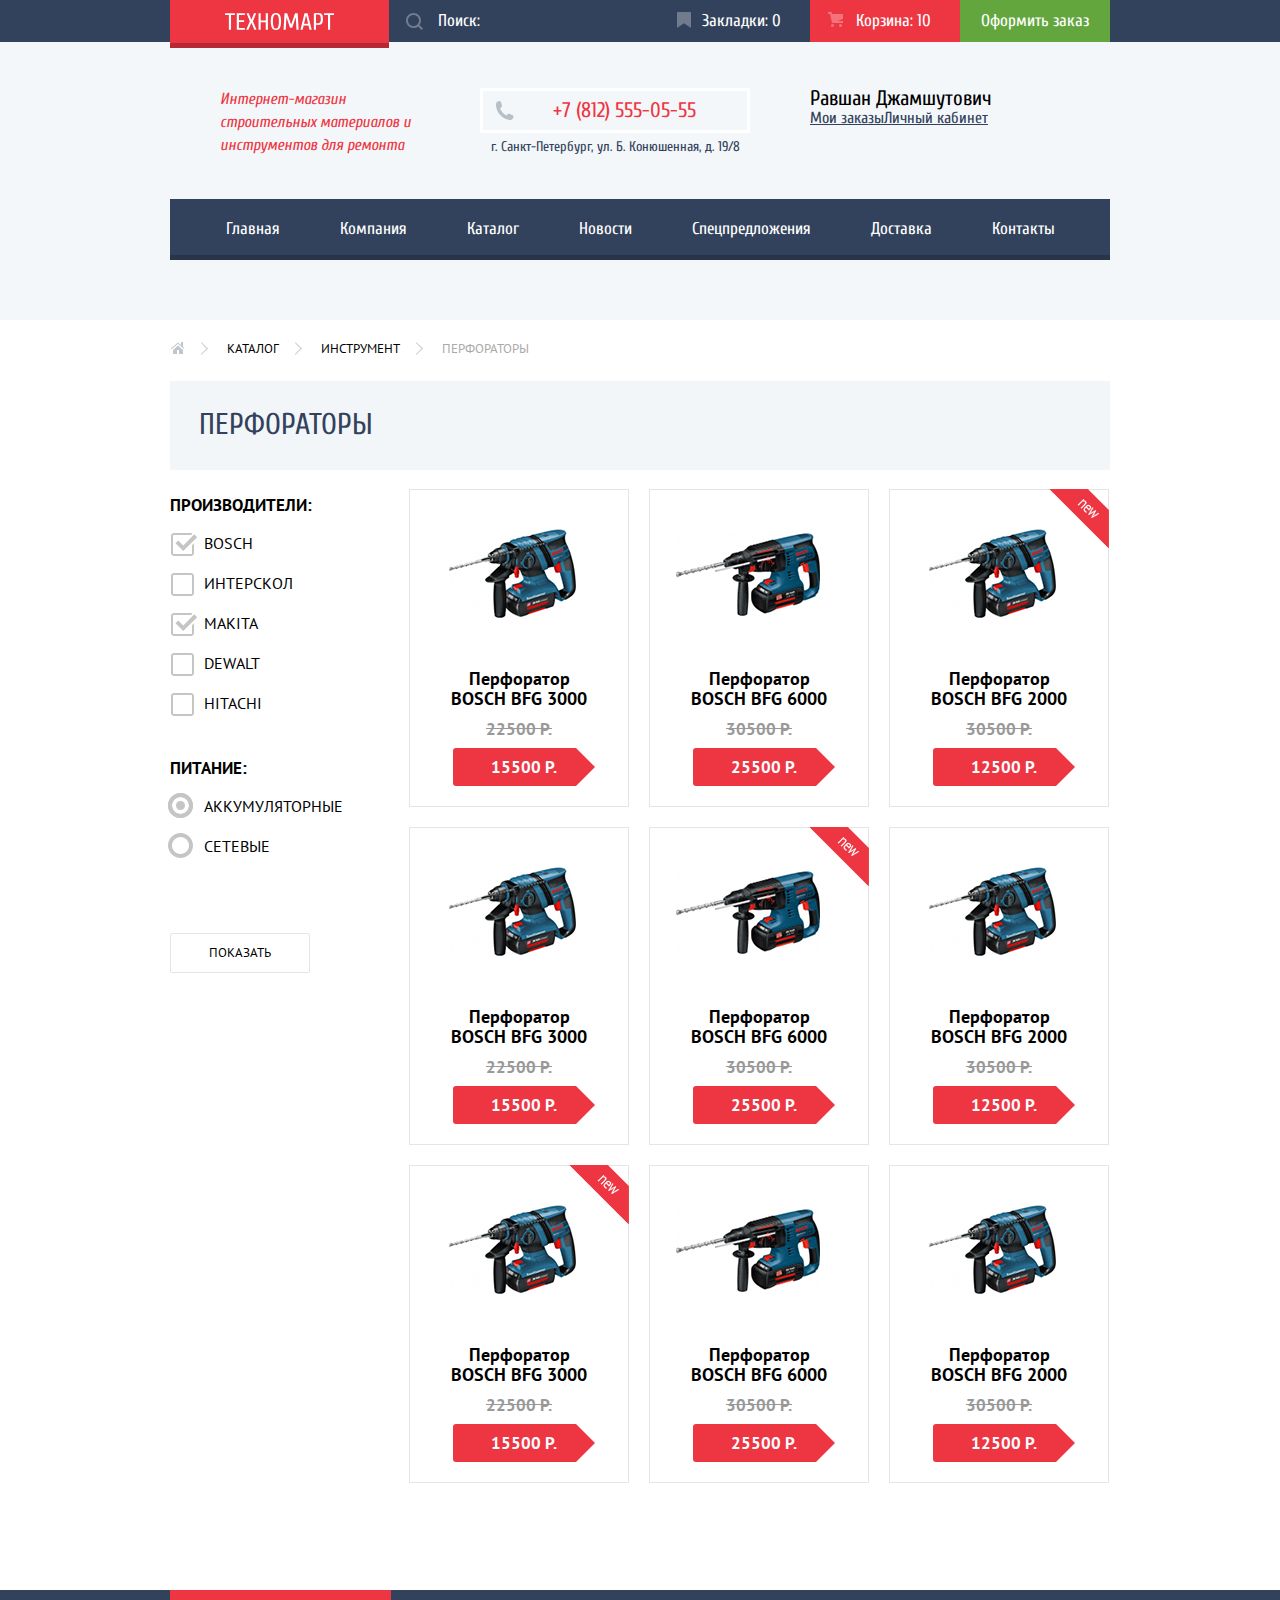
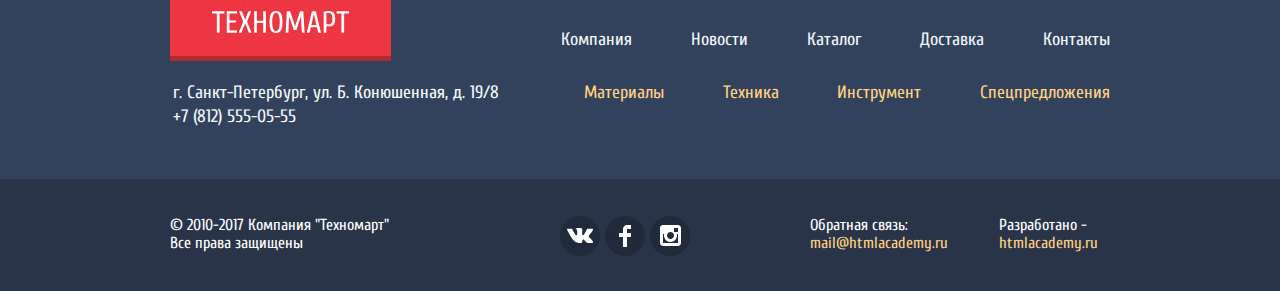
==== commit 45772748: "Главная готова" ====
--- a/catalog.html
+++ b/catalog.html
@@ -268,7 +268,7 @@
         </p>
         <p class="footer-dev-copyright">
           Разработано -
-          <a href="www.htmlacademy.ru">htmlacademy.ru</a>
+          <a href="http://htmlacademy.ru" target="_blank">htmlacademy.ru</a>
         </p>
       </div>
     </div>
--- a/css/style.css
+++ b/css/style.css
@@ -52,7 +52,10 @@
 .footer-site-navigation,
 .footer-catalog-navigation,
 .footer-social ul,
-.catalog-list {
+.catalog-list,
+.promo ul,
+.manufacturers-list,
+.services-list {
   padding: 0;
   margin: 0;
   list-style: none;
@@ -281,19 +284,18 @@
 
 .search {
   position: relative;
+  display: flex;
   flex-grow: 1;
   margin: 0;
   margin-left: 219px;
   padding-right: 0;
-  padding-left: 49px;
-  padding-top: 11px;
-  padding-bottom: 11px;
 }
 
 .search label {
   display: block;
   position: absolute;
   left: 17px;
+  top: 13px;
   width: 17px;
   height: 17px;
   background: url(../img/icon-search.svg) no-repeat;
@@ -301,6 +303,10 @@
 }
 
 .search input {
+  margin: 0;
+  padding: 0;
+  padding-left: 49px;
+  flex-grow: 1;
   font: inherit;
   font-size: 17px;
   line-height: 18px;
@@ -332,10 +338,15 @@
   border-color: transparent;
 }
 
+.search input:focus+label {
+  background: url(../img/icon-search-red.svg) no-repeat;
+}
+
 .main-logo {
   position: absolute;
   padding: 13px 55px 13px 55px;
-  background: url(../img/header-logo.png) no-repeat;
+  background-color: #ee3643;
+  box-shadow: inset 0 -5px 0 0 #b52933;
 }
 
 .main-header h1,
@@ -383,8 +394,494 @@
   display: flex;
 }
 
+.promo {
+  position: relative;
+  margin-bottom: 34px;
+}
+
+.slider {
+  width: 620px;
+  position: absolute;
+  top: 143px;
+}
+
+.slider-items {
+  width: 200%;
+}
+
+.slider-inner {
+  overflow: hidden;
+}
+
+.slider-items img {
+  float: left;
+  width: 620px;
+  height: 266px;
+}
+
+.slider input[type="radio"] {
+  display: none;
+}
+
+.slider-controls {
+  position: absolute;
+  bottom: 33px;
+  right: 295px;
+  ;
+  margin: 0;
+  padding: 0;
+  z-index: 2;
+}
+
+.slider-controls label {
+  display: inline-block;
+  padding: 0;
+  margin: 0;
+  margin-left: 6px;
+  width: 6px;
+  height: 6px;
+  border: 2px solid white;
+  border-radius: 50%;
+  background-color: #ffffff;
+  cursor: pointer;
+}
+
+.slider-items li {
+  position: relative;
+}
+
+.slider-items span {
+  position: absolute;
+  padding-top: 22px;
+  padding-left: 24px;
+}
+
+.slider-items .slide-1-text {
+  top: 0;
+  left: 0;
+}
+
+.slider-items .slide-2-text {
+  top: 0;
+  left: 620px;
+}
+
+.slider-items .slide-title {
+  margin: 0;
+  padding: 0;
+  font-size: 36px;
+  line-height: 36px;
+  font-weight: bold;
+  text-transform: uppercase;
+  color: white;
+}
+
+.slider-items .slide-comment {
+  margin: 0;
+  padding: 0;
+  font-size: 18px;
+  line-height: 24px;
+  color: white;
+}
+
+#btn-1:checked~.slider-controls label[for="btn-1"],
+#btn-2:checked~.slider-controls label[for="btn-2"] {
+  background-color: #ee3643;
+}
+
+#btn-1:checked~.slider-inner .slider-items {
+  transform: translate(0);
+}
+
+#btn-2:checked~.slider-inner .slider-items {
+  transform: translate(-620px);
+}
+
+.slider::before,
+.slider::after {
+  content: "";
+  position: absolute;
+  width: 25px;
+  height: 25px;
+  border-top: solid 3px white;
+  border-left: solid 3px white;
+  z-index: 2;
+}
+
+.slider::before {
+  top: 120px;
+  left: 30px;
+  transform: rotate(-45deg);
+}
+
+.slider::after {
+  top: 120px;
+  right: 25px;
+  transform: rotate(135deg);
+}
+
+.promo-blocks {
+  display: flex;
+  justify-content: space-between;
+  flex-wrap: wrap;
+}
+
+.promo-blocks li {
+  position: relative;
+  width: 300px;
+  box-sizing: border-box;
+  margin-bottom: 20px;
+  padding-left: 22px;
+  padding-top: 22px;
+  background-color: #f5f932;
+  font-size: 24px;
+  line-height: 30px;
+  font-weight: bold;
+  color: #ffffff;
+}
+
+.promo-blocks .materials {
+  background-color: #ffbf47;
+}
+
+.promo-blocks .instruments {
+  background-color: #3bbce3;
+}
+
+.promo-blocks .tech {
+  background-color: #dc91d8;
+}
+
+.promo-blocks .sale {
+  background-color: #8ed78f;
+}
+
+.promo-blocks .delivery {
+  background-color: #ffc047;
+}
+
+.promo-blocks .promo-button {
+  display: block;
+  width: 135px;
+  padding: 10px 0;
+  margin-top: 11px;
+  margin-bottom: 22px;
+  background-color: rgba(0, 0, 0, 0.1);
+}
+
+.promo-blocks li:nth-child(4) {
+  margin-left: 640px;
+}
+
+.promo-blocks li:nth-child(5) {
+  margin-left: 640px;
+}
+
+.materials a::after {
+  content: "";
+  width: 44px;
+  height: 65px;
+  position: absolute;
+  top: 31px;
+  right: 43px;
+  background: url(../img/icon-promo-1.svg) no-repeat;
+}
+
+.instruments a::after {
+  content: "";
+  width: 75px;
+  height: 61px;
+  position: absolute;
+  top: 33px;
+  right: 28px;
+  background: url(../img/icon-promo-2.svg) no-repeat;
+}
+
+.tech a::after {
+  content: "";
+  width: 78px;
+  height: 62px;
+  position: absolute;
+  top: 31px;
+  right: 31px;
+  background: url(../img/icon-promo-3.svg) no-repeat;
+}
+
+.sale a::after {
+  content: "";
+  width: 59px;
+  height: 72px;
+  position: absolute;
+  top: 26px;
+  right: 45px;
+  background: url(../img/icon-promo-4.svg) no-repeat;
+}
+
+.delivery a::after {
+  content: "";
+  width: 78px;
+  height: 63px;
+  position: absolute;
+  top: 32px;
+  right: 31px;
+  background: url(../img/icon-promo-5.svg) no-repeat;
+}
+
+.slider-button {
+  width: 195px;
+  box-sizing: border-box;
+  position: absolute;
+  left: 25px;
+  bottom: 22px;
+}
+
+.promo-blocks a:hover,
+.promo-blocks a:focus {
+  background-color: rgba(0, 0, 0, 0.2);
+}
+
+.promo-blocks a:active {
+  background-color: rgba(0, 0, 0, 0.3);
+}
+
+.popular-items,
+.manufacturers {
+  position: relative;
+}
+
+.popular-items-button,
+.popular-manufacturers-button {
+  position: absolute;
+  top: 25px;
+  right: 24px;
+  width: 253px;
+  box-sizing: border-box;
+}
+
+.index-page .catalog-item {
+  font-family: "PT Sans", Arial, sans-serif;
+  font-weight: bold;
+}
+
+.popular-items h2,
+.manufacturers h2 {
+  font-size: 30px;
+  line-height: 30px;
+  font-weight: 400;
+  text-transform: uppercase;
+  color: #32425c;
+  background-color: #f2f6f8;
+  margin: 0;
+  margin-bottom: 20px;
+  padding: 29px 30px 30px 29px;
+}
+
+.manufacturers-list {
+  display: flex;
+  justify-content: space-between;
+  flex-wrap: wrap;
+  margin-bottom: 65px;
+}
+
+.manufacturer-item a {
+  display: flex;
+  justify-content: center;
+  align-items: center;
+  margin-bottom: 20px;
+  width: 218px;
+  min-height: 145px;
+  box-shadow: 0 0 0 1px #e5e5e5;
+  text-align: center;
+  transition: box-shadow 0.3s;
+}
+
+.manufacturer-item a:hover,
+.manufacturer-item a:focus {
+  box-shadow: 0 10px 25px 0 rgba(0, 0, 0, 0.2);
+}
+
+.manufacturer-item a:active {
+  box-shadow: 0 4px 10px 0 rgba(0, 0, 0, 0.2);
+}
+
+.manufacturer-item a:active img {
+  opacity: 0.3;
+}
+
+.services {
+  position: relative;
+  background-color: #98f6a3;
+  width: 100%;
+}
+
+.services h2 {
+  padding-top: 65px;
+}
+
+.services p {
+  font-family: "PT Sans", Arial, sans-serif;
+  font-size: 13px;
+  line-height: 24px;
+  color: #000000;
+}
+
+.background {
+  position: relative;
+  width: 100vw;
+  left: calc(-50vw + 50%);
+  background: #f4f8f9;
+  padding-bottom: 99px;
+  margin-bottom: 55px;
+}
+
+.services-slider::after {
+  content: "";
+  position: absolute;
+  top: 192px;
+  left: 240px;
+  width: 10px;
+  height: 279px;
+  background: url(../img/shadow.png) no-repeat;
+}
+
+.background p {
+  margin-bottom: 71px;
+}
+
+.services-slider input[type="radio"] {
+  display: none;
+}
+
+.services-slider label {
+  display: block;
+  padding: 15px 0 16px 22px;
+  margin: 0;
+  width: 218px;
+  font-size: 21px;
+  line-height: 30px;
+  font-weight: bold;
+  color: white;
+  background-color: #32425c;
+  box-shadow: inset 0 1px 0 0 #405069,
+    0 1px 0 0 #293449;
+  cursor: pointer;
+}
+
+.services-slider p {
+  display: block;
+  margin: 0;
+  padding: 0;
+}
+
+.services-slider-item .services-slider-item-title {
+  font-family: "Cuprum", Arial, sans-serif;
+  font-size: 36px;
+  line-height: 36px;
+  color: #32425c;
+  text-transform: uppercase;
+  margin-bottom: 25px;
+}
+
+.background .center {
+  position: relative;
+}
+
+.services-slider-item {
+  transform: scale(0);
+  position: absolute;
+  top: 235px;
+  left: 330px;
+}
+
+.services-slider .item-delivery {
+  width: 275px;
+}
+
+.services-slider .item-delivery:after {
+  content: "";
+  position: absolute;
+  top: 27px;
+  right: -343px;
+  width: 468px;
+  height: 261px;
+  background: url(../img/delivery.png) no-repeat;
+}
+
+.services-slider .item-guarantee {
+  width: 380px;
+}
+
+.services-slider .item-guarantee:after {
+  content: "";
+  position: absolute;
+  top: 3px;
+  right: -247px;
+  width: 389px;
+  height: 283px;
+  background: url(../img/guarantee.png) no-repeat;
+}
+
+.services-slider .item-credit {
+  width: 280px;
+}
+
+.services-slider .item-credit:after {
+  content: "";
+  position: absolute;
+  top: 0px;
+  right: -349px;
+  width: 465px;
+  height: 285px;
+  background: url(../img/credit.png) no-repeat;
+}
+
+.services-list label:hover {
+  background-color: #293449;
+}
+
+#delivery:checked~label[for="delivery"] {
+  background-color: white;
+  color: #32425c;
+  box-shadow: none;
+}
+
+#delivery:checked~.item-delivery {
+  transform: scale(1);
+  transition: transform 0.3s;
+}
+
+#guarantee:checked~.item-guarantee {
+  transform: scale(1);
+  transition: transform 0.3s;
+}
+
+#credit:checked~.item-credit {
+  transform: scale(1);
+  transition: transform 0.3s;
+}
+
+#guarantee:checked~label[for="guarantee"] {
+  background-color: white;
+  color: #32425c;
+  box-shadow: none;
+}
+
+#credit:checked~label[for="credit"] {
+  background-color: white;
+  color: #32425c;
+  box-shadow: none;
+}
+
+.button-credit {
+  width: 195px;
+  box-sizing: border-box;
+  margin-top: 26px;
+  background-color: #ff5357;
+}
+
 .about-us h2,
-.contacts h2 {
+.contacts h2,
+.services h2 {
   font-size: 30px;
   font-weight: 400;
   line-height: 30px;
@@ -498,10 +995,10 @@
 }
 
 .footer-logo {
-  width: 220px;
-  padding: 21px 42px 26px 42px;
+  padding: 21px 42px 21px 42px;
   margin-bottom: 20px;
-  background: url(../img/footer-logo.png) no-repeat;
+  background-color: #ee3643;
+  box-shadow: inset 0 -5px 0 0 #b52933;
 }
 
 .footer-site-navigation {
@@ -840,7 +1337,11 @@
   opacity: 1;
 }
 
-.catalog-item:nth-child(3n) {
+.inner-page .catalog-item:nth-child(3n) {
+  margin-right: 0;
+}
+
+.index-page .catalog-item:nth-child(4n) {
   margin-right: 0;
 }
 
@@ -906,6 +1407,7 @@
   position: relative;
   font-family: "Cuprum", Arial, sans-serif;
   font-size: 14px;
+  text-transform: uppercase;
   line-height: 18px;
   font-weight: 400;
   color: #ffffff;
@@ -918,6 +1420,7 @@
 .button-favorite {
   font-family: "Cuprum", Arial, sans-serif;
   font-size: 14px;
+  text-transform: uppercase;
   line-height: 18px;
   font-weight: 400;
   color: #32425c;
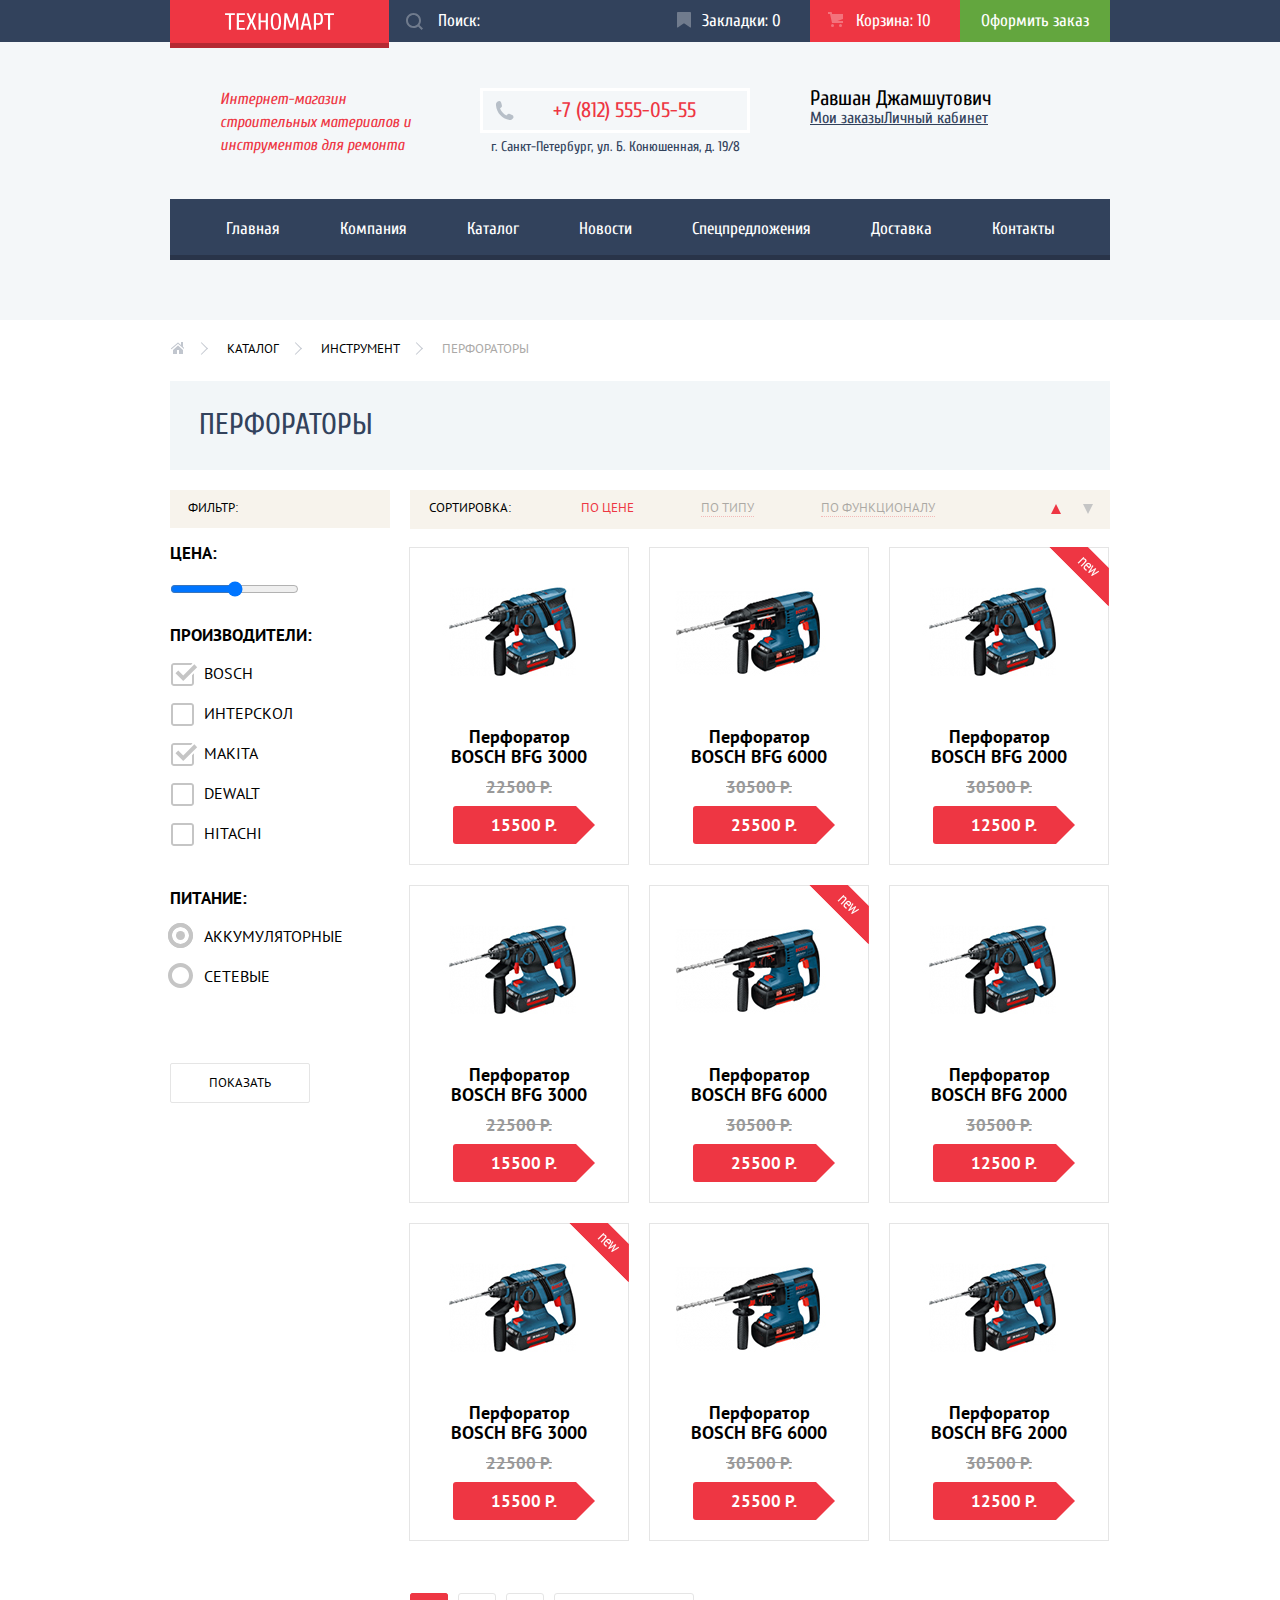
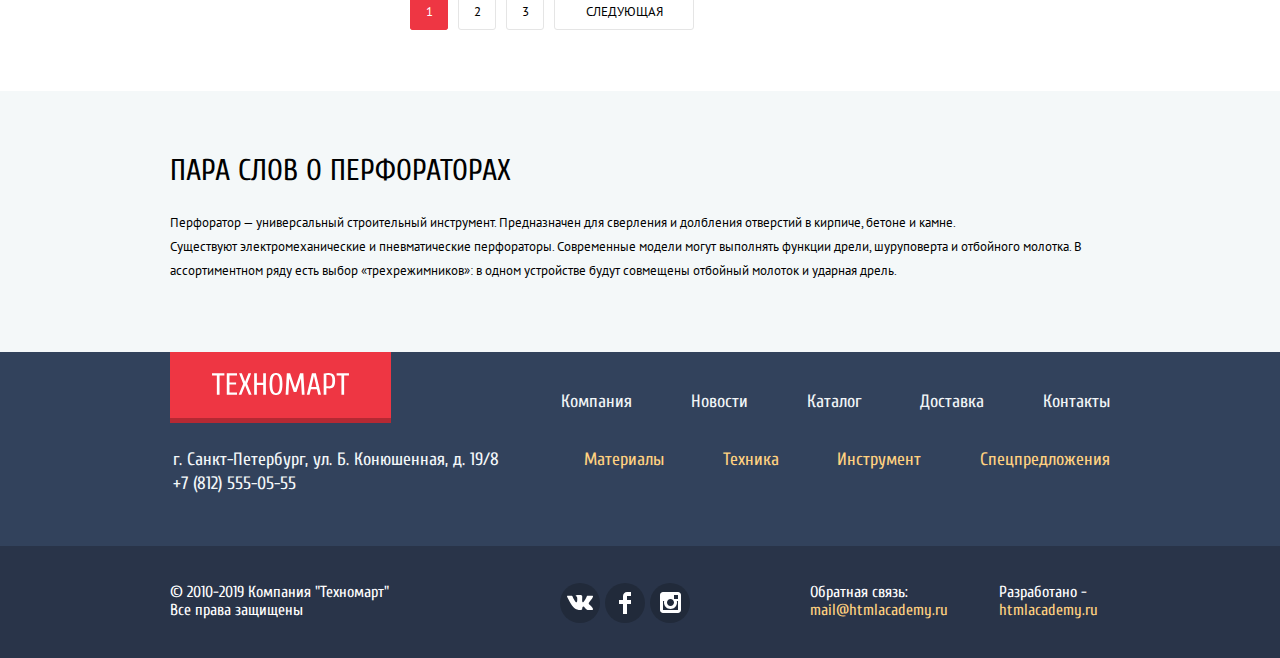
==== commit a5f58409: "Завершено на 99,9%" ====
--- a/catalog.html
+++ b/catalog.html
@@ -14,12 +14,12 @@
   <header class="main-header">
     <div class="header-top">
       <div class="container-center">
-        <a class="main-logo" href="#">
+        <a class="main-logo" href="index.html">
           <img src="img/main-logo.svg" width="109" alt="Логотип компании Техномарт">
         </a>
         <p class="search">
+          <input id="search" type="search" placeholder="Поиск:">
           <label for="search"></label>
-          <input id="search" type="search" placeholder="Поиск:">
         </p>
         <ul class="shopping-cart-navigation">
           <li class="favorites"><a href="favorites.html">Закладки: 0</a></li>
@@ -65,7 +65,12 @@
     <div class="catalog-columns">
       <section class="filters">
         <h2 class="visually-hidden">Фильтр товаров</h2>
-        <form class="filter" method="get" action="https://echo.htmlacademy.ru">
+        <span>Фильтр:</span>
+        <form class="filter" method="get" action="https://echo.htmlacademy.ru" oninput="price-output.value=price.value">
+          <fieldset>
+            <legend>Цена:</legend>
+            <input type="range" id="price" name="price" min="0" max="30000" step="500">
+          </fieldset>
           <fieldset>
             <legend>Производители:</legend>
             <ul>
@@ -109,6 +114,18 @@
       </section>
       <section class="catalog">
         <h2 class="visually-hidden">Список перфораторов</h2>
+        <div class="sorting">
+          <span>Сортировка:</span>
+          <ul class="sorting-list">
+            <li class="sorting-item"><a class="sorting-current">По цене</a></li>
+            <li class="sorting-item"><a href="#">По типу</a></li>
+            <li class="sorting-item"><a href="#">По функционалу</a></li>
+          </ul>
+          <div class="order-buttons">
+            <a class="order-up order-on"></a>
+            <a class="order-down" href="#"></a>
+          </div>
+        </div>
         <ul class="catalog-list">
           <li class="catalog-item">
             <h3 class="catalog-item-title">Перфоратор BOSCH BFG 3000</h3>
@@ -222,13 +239,32 @@
             </div>
           </li>
         </ul>
+        <ul class="pagination-list">
+          <li class="pagination-item pagination-item-current"><a>1</a></li>
+          <li class="pagination-item"><a href="#">2</a></li>
+          <li class="pagination-item"><a href="#">3</a></li>
+          <li class="pagination-item pagination-item-next"><a href="#">Следующая</a></li>
+        </ul>
       </section>
     </div>
+    <section class="catalog-items-description">
+      <div class="background">
+        <div class="container">
+          <h3>Пара слов о перфораторах</h3>
+          <p>Перфоратор — универсальный строительный инструмент. Предназначен для
+            сверления и долбления отверстий в кирпиче, бетоне и камне.<br> Существуют
+            электромеханические и пневматические перфораторы. Современные модели
+            могут выполнять функции дрели, шуруповерта и отбойного молотка.
+            В ассортиментном ряду есть выбор «трехрежимников»: в одном устройстве
+            будут совмещены отбойный молоток и ударная дрель.</p>
+        </div>
+      </div>
+    </section>
   </main>
   <footer class="main-footer">
     <div class="footer-top">
       <div class="center">
-        <a class="footer-logo" href="#">
+        <a class="footer-logo" href="index.html">
           <img src="img/footer-logo.svg" width="137" alt="Логотип компании Техномарт">
         </a>
         <ul class="footer-site-navigation">
@@ -252,7 +288,7 @@
     <div class="footer-bottom">
       <div class="center">
         <p class="footer-copyright">
-          © 2010-2017 Компания "Техномарт"<br>
+          © 2010-2019 Компания "Техномарт"<br>
           Все права защищены
         </p>
         <div class="footer-social">
--- a/css/style.css
+++ b/css/style.css
@@ -55,7 +55,8 @@
 .catalog-list,
 .promo ul,
 .manufacturers-list,
-.services-list {
+.services-list,
+.sorting-list {
   padding: 0;
   margin: 0;
   list-style: none;
@@ -349,6 +350,11 @@
   box-shadow: inset 0 -5px 0 0 #b52933;
 }
 
+.main-logo:hover,
+.main-logo:focus {
+  background-color: #ca2c37;
+}
+
 .main-header h1,
 .site-name {
   font-weight: normal;
@@ -450,7 +456,7 @@
   position: relative;
 }
 
-.slider-items span {
+.slider-items div {
   position: absolute;
   padding-top: 22px;
   padding-left: 24px;
@@ -975,7 +981,7 @@
   margin-bottom: 33px;
 }
 
-.main-footer {
+.index-page .main-footer {
   margin-top: 86px;
 }
 
@@ -996,7 +1002,7 @@
 
 .footer-logo {
   padding: 21px 42px 21px 42px;
-  margin-bottom: 20px;
+  margin-bottom: 25px;
   background-color: #ee3643;
   box-shadow: inset 0 -5px 0 0 #b52933;
 }
@@ -1272,6 +1278,7 @@
 }
 
 .catalog-list {
+  margin-bottom: 41px;
   display: flex;
   flex-wrap: wrap;
 }
@@ -1451,6 +1458,168 @@
   opacity: 0.3;
 }
 
+.pagination-list {
+  display: flex;
+  flex-wrap: wrap;
+  padding: 0;
+  padding-bottom: 70px;
+  margin: 0;
+  font-size: 13px;
+  line-height: 18px;
+  font-weight: 400;
+  list-style: none;
+}
+
+.pagination-list a {
+  padding: 9px 14px 9px 15px;
+  color: black;
+  border: solid 1px #e5e5e5;
+  border-radius: 3px;
+}
+
+.pagination-list .pagination-item-current a {
+  background-color: #ee3643;
+  border-color: #ee3643;
+  color: white;
+}
+
+.pagination-list a[href]:hover,
+.pagination-list a[href]:focus {
+  border-color: #bdc6ca;
+}
+
+.pagination-list a[href]:active {
+  border-color: #ee3643;
+}
+
+.pagination-list .pagination-item-next a {
+  padding-left: 31px;
+  padding-right: 30px;
+}
+
+.pagination-item {
+  margin-right: 10px;
+}
+
+.catalog-items-description .background {
+  margin: 0;
+  padding: 0;
+}
+
+.catalog-items-description h3 {
+  font-family: "Cuprum", Arial, sans-serif;
+  font-size: 30px;
+  font-weight: 400;
+  line-height: 30px;
+  margin: 0;
+  margin-bottom: 25px;
+  padding-top: 65px;
+}
+
+.catalog-items-description p {
+  margin: 0;
+  padding: 0;
+  padding-bottom: 69px;
+  font-size: 13px;
+  line-height: 24px;
+  text-transform: none;
+}
+
+.filters span {
+  display: block;
+  width: 202px;
+  font-size: 13px;
+  line-height: 18px;
+  margin-bottom: 10px;
+  padding: 9px 0 11px 18px;
+  background-color: #f7f3ec;
+}
+
+.sorting {
+  position: relative;
+  display: flex;
+  justify-content: space-between;
+  margin-bottom: 19px;
+  padding: 9px 0 12px 19px;
+  background-color: #f7f3ec;
+}
+
+.sorting span,
+.sorting a {
+  font-size: 13px;
+  line-height: 18px;
+  font-weight: 400;
+}
+
+.sorting-list {
+  display: flex;
+  width: 460px;
+  justify-content: space-between;
+}
+
+.sorting-list li:last-child {
+  padding-right: 106px;
+}
+
+.sorting-list li {
+  margin-top: -2px;
+  padding: 0;
+}
+
+.sorting-list a {
+  border-bottom: dotted 1px #ee3643;
+  color: black;
+  opacity: 0.3;
+}
+
+.sorting-list a[href]:hover,
+.sorting-list a[href]:focus {
+  opacity: 1;
+  border-bottom: solid 1px #ee3643;
+}
+
+.sorting-list .sorting-current {
+  opacity: 1;
+  color: #ee3643;
+  border: none;
+}
+
+.order-up, .order-down {
+  position: absolute;
+  display: block;
+}
+
+.order-up {
+  top: 14px;
+  right: 49px;
+  width: 0;
+  height: 0;
+  border-left: 5px solid transparent;
+  border-right: 5px solid transparent;
+  border-bottom: 10px solid #c5c5c5;
+}
+
+.order-down {
+  top: 14px;
+  right: 17px;
+  width: 0;
+  height: 0;
+  border-left: 5px solid transparent;
+  border-right: 5px solid transparent;
+  border-top: 10px solid #c5c5c5;
+}
+
+.order-on {
+  border-bottom-color: #ee3643;
+  border-top-color: #ee3643;
+}
+
+.order-buttons a[href]:hover,
+.order-buttons a[href]:focus {
+  border-bottom-color: #231f20;
+  border-top-color: #231f20;
+}
+
 .filter fieldset {
   padding: 0;
   margin: 0;
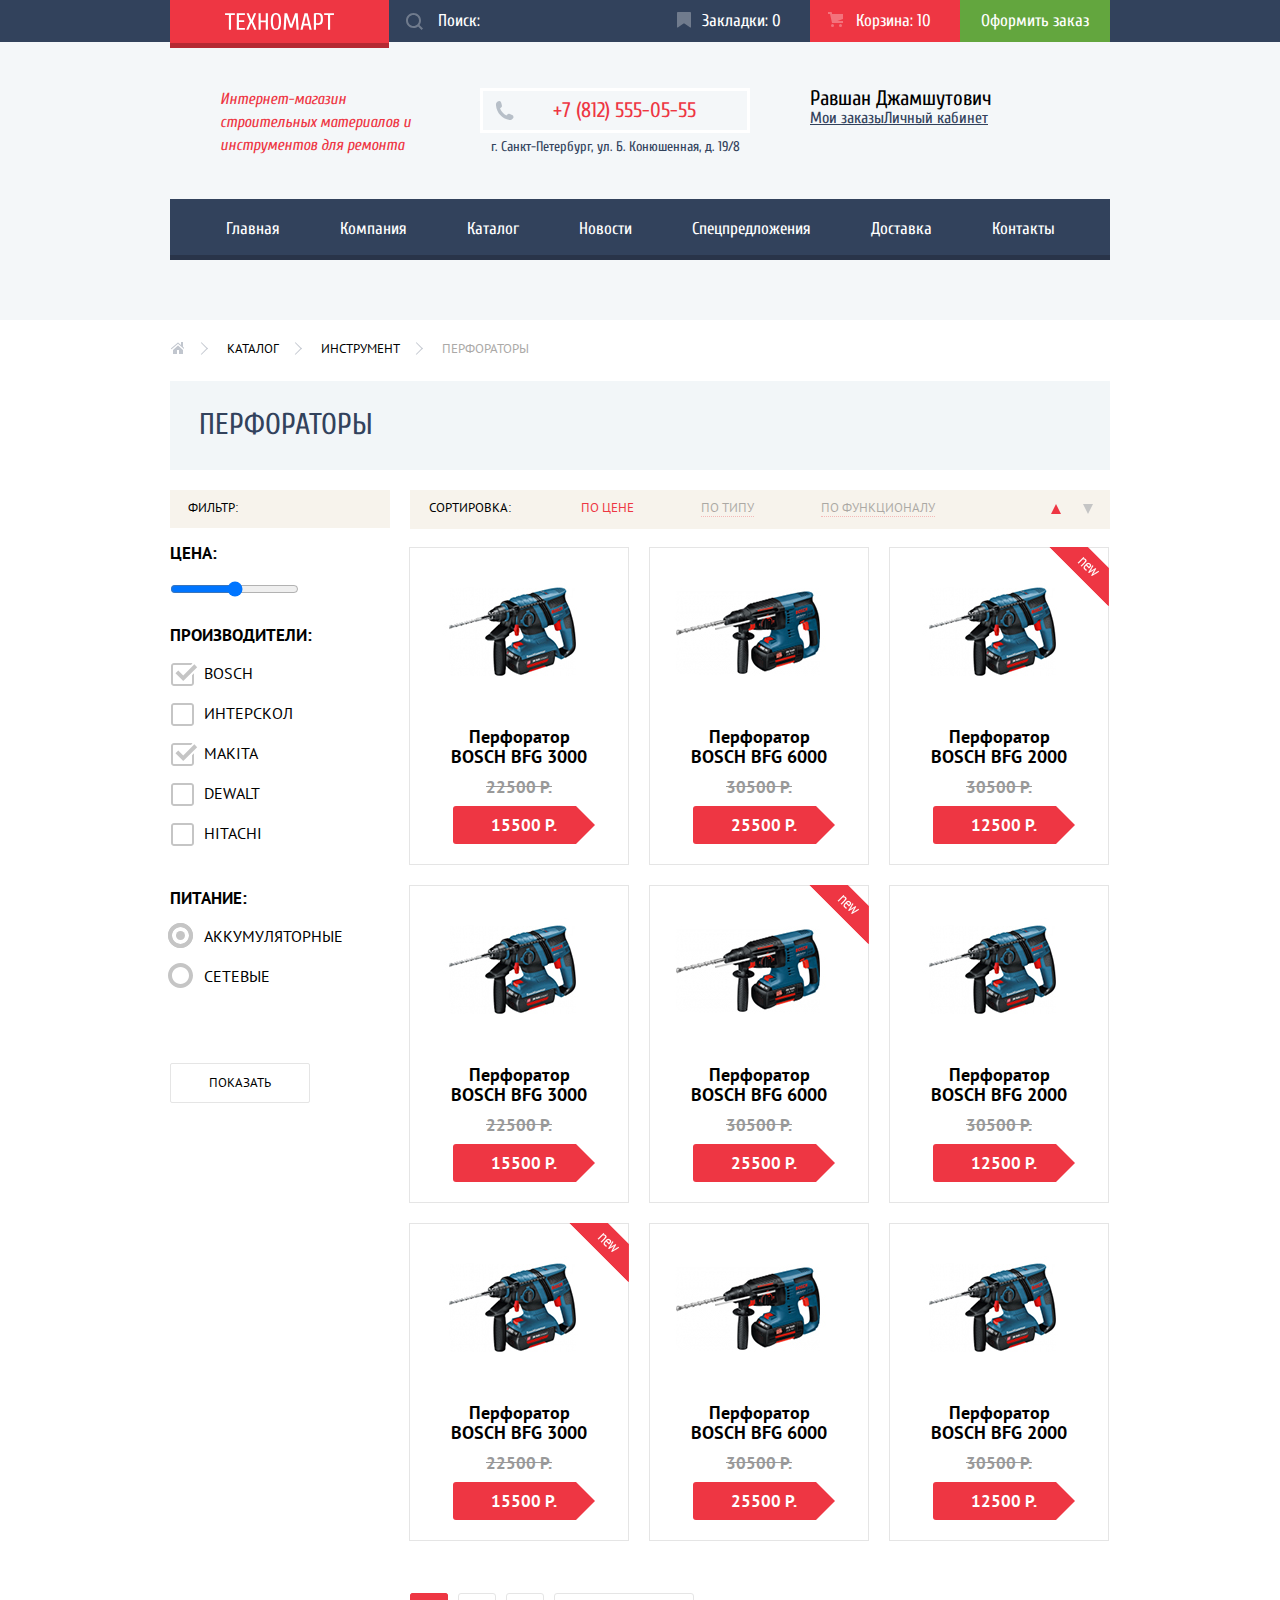
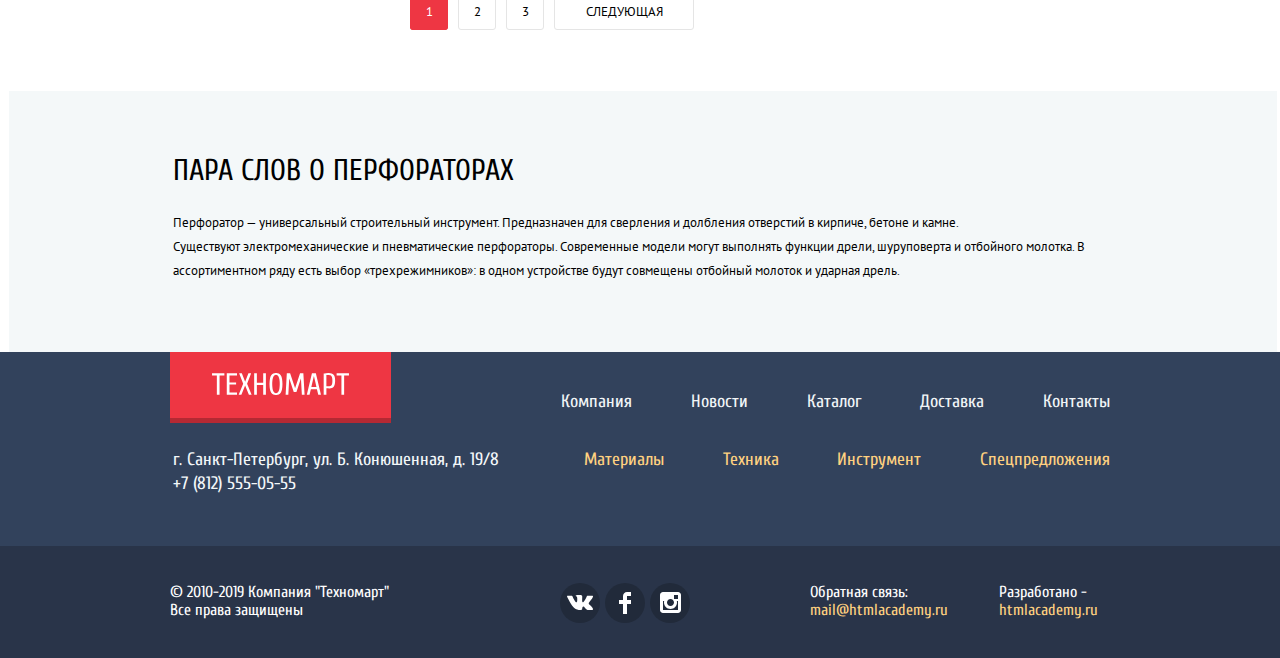
==== commit 6c57a886: "Второй этап затищы" ====
--- a/catalog.html
+++ b/catalog.html
@@ -7,7 +7,7 @@
   <link href="https://fonts.googleapis.com/css?family=Cuprum:400,400i,700&amp;subset=cyrillic" rel="stylesheet">
   <link href="https://fonts.googleapis.com/css?family=PT+Sans:400,700&amp;subset=cyrillic" rel="stylesheet">
   <link href="css/normalize.css" rel="stylesheet">
-  <link href="css/style.css" rel="stylesheet">
+  <link href="css/minify-style.css" rel="stylesheet">
 </head>
 
 <body class="inner-page">
@@ -15,7 +15,7 @@
     <div class="header-top">
       <div class="container-center">
         <a class="main-logo" href="index.html">
-          <img src="img/main-logo.svg" width="109" alt="Логотип компании Техномарт">
+          <img src="img/main-logo.svg" width="109" height="17" alt="Логотип компании Техномарт">
         </a>
         <p class="search">
           <input id="search" type="search" placeholder="Поиск:">
@@ -265,7 +265,7 @@
     <div class="footer-top">
       <div class="center">
         <a class="footer-logo" href="index.html">
-          <img src="img/footer-logo.svg" width="137" alt="Логотип компании Техномарт">
+          <img src="img/footer-logo.svg" width="137" height="22" alt="Логотип компании Техномарт">
         </a>
         <ul class="footer-site-navigation">
           <li><a href="conpany.html">Компания</a></li>
@@ -274,7 +274,7 @@
           <li><a href="delivery.html">Доставка</a></li>
           <li><a href="contacts.html">Контакты</a></li>
         </ul>
-        <p class="footer-contacts">г. Санкт-Петербург, ул. Б. Конюшенная, д. 19/8<br>
+        <p class="footer-contacts">г. Санкт-Петербург, ул. Б. Конюшенная, д. 19/8
           +7 (812) 555-05-55
         </p>
         <ul class="footer-catalog-navigation">
@@ -288,7 +288,7 @@
     <div class="footer-bottom">
       <div class="center">
         <p class="footer-copyright">
-          © 2010-2019 Компания "Техномарт"<br>
+          © 2010-2019 Компания "Техномарт"
           Все права защищены
         </p>
         <div class="footer-social">
@@ -317,6 +317,7 @@
     </div>
     <button class="modal-close sold-close" type="button">Закрыть</button>
   </section>
+  <script src="js/minify-catalog-script.js"></script>
 </body>
 
 </html>
--- a/css/minify-style.css
+++ b/css/minify-style.css
@@ -0,0 +1 @@
+body{margin:0;padding:0;font-family:"Cuprum",Arial,sans-serif;background-color:#fff}a{text-decoration:none}img{max-width:100%;height:auto}.visually-hidden:not(:focus):not(:active),input[type="checkbox"].visually-hidden,input[type="radio"].visually-hidden{position:absolute;width:1px;height:1px;margin:-1px;border:0;padding:0;white-space:nowrap;clip-path:inset(100%);clip:rect(0 0 0 0);overflow:hidden}.main-header{background-color:#f4f7f9;margin-bottom:60px;border-bottom:1px solid transparent}.inner-page .main-header{margin-bottom:20px}.header-top{width:100%;background-color:#32425c;margin-bottom:46px}.login-navigation,.site-navigation,.shopping-cart-navigation,.user-navigation,.footer-site-navigation,.footer-catalog-navigation,.footer-social ul,.catalog-list,.promo ul,.manufacturers-list,.services-list,.sorting-list{padding:0;margin:0;list-style:none}.container-center,.center{width:940px;margin:0 auto;padding:0 10px}.header-top .container-center{display:flex}.main-header .container-center{display:flex;margin-bottom:40px;justify-content:space-between}.header-contacts{position:relative;box-sizing:border-box;width:270px}.container-center h1,.site-name{margin:0;margin-left:50px;padding:0;width:200px}.header-contacts p{display:block;margin:0}.header-tel::before{content:"";position:absolute;top:13px;left:15px;width:19px;height:19px;background:url(../img/icon-phone.svg) no-repeat}.header-tel{padding:12px 0;padding-left:73px;box-shadow:inset 0 0 0 3px #fff;font-size:21px;line-height:21px;color:#ee3643}.header-address{padding:0;padding-top:2px;font-size:14px;line-height:24px;color:#32425c;text-align:center}.login-navigation{width:300px;position:relative;display:flex;justify-content:flex-end}.login-navigation a{display:block;box-sizing:border-box;padding:12px 0;font-size:21px;line-height:21px;color:#000;background-color:#fff}.user-navigation a{font-size:16px;line-height:18px;color:#32425c;text-decoration:underline}.login a{width:120px;padding-left:48px;margin-right:10px}.login a::before{content:"";position:absolute;top:14px;left:34px;width:20px;height:17px;background:url(../img/icon-login-grey.svg) no-repeat}.registration a{text-align:center;width:150px}.login-navigation a:hover,.login-navigation a:focus,.user-navigation a:hover,.user-navigation a:focus{color:#ee3643}.login a:hover::before{background:url(../img/icon-login.svg) no-repeat}.login a:active::before{background:url(../img/icon-login-grey.svg) no-repeat}.login-navigation a:active,.user-navigation a:active,.current-user:active{color:rgba(0,0,0,.3)}.shopping-cart-navigation{margin-left:auto;display:flex}.site-navigation{display:flex;justify-content:center;margin-bottom:59px}.favorites a,.shopping-cart a,.button-purchase a{box-sizing:border-box;display:block;position:relative;width:150px;padding-top:12px;padding-bottom:12px;padding-right:29px;text-align:right;vertical-align:middle}.favorites a::before{content:"";position:absolute;top:12px;left:17px;width:14px;height:16px;background:url(../img/icon-bookmark.svg) no-repeat;opacity:.3}.inner-page .shopping-cart{background-color:#ee3643}.shopping-cart a::before{content:"";position:absolute;top:12px;left:18px;width:15px;height:15px;background:url(../img/cart-icon.svg) no-repeat;opacity:.3}.button-purchase a{background-color:#63a63e;padding-right:0;text-align:center}.shopping-cart-navigation a{font-size:17px;line-height:18px;color:#fff}.shopping-cart-navigation a:hover,.shopping-cart-navigation a:focus{background-color:#212a3a}.shopping-cart-navigation a:hover::before,.shopping-cart-navigation a:focus::before{opacity:1}.button-purchase a:hover,.button-purchase a:focus{background-color:#5fbb2d}.shopping-cart-navigation a:active{background-color:#161d29;color:rgba(255,255,255,.6)}.button-purchase a:active{background-color:#518534;color:rgba(255,255,255,.5)}.shopping-cart-navigation a:active::before{opacity:.5}.search{position:relative;display:flex;flex-grow:1;margin:0;margin-left:219px;padding-right:0}.search label{display:block;position:absolute;left:17px;top:13px;width:17px;height:17px;background:url(../img/icon-search.svg) no-repeat;opacity:.3}.search input{margin:0;padding:0;padding-left:49px;flex-grow:1;font:inherit;font-size:17px;line-height:18px;color:#fff;background-color:transparent;border:none}.search input::-moz-placeholder{color:#fff}.search input::-webkit-input-placeholder{color:#fff}.search:hover{background-color:#212a3a}.search:hover label{opacity:1}.search input:focus{color:#000;background-color:#fff;outline:none;border-color:transparent}.search input:focus+label{background:url(../img/icon-search-red.svg) no-repeat}.main-logo{position:absolute;padding:13px 55px 13px 55px;background-color:#ee3643;box-shadow:inset 0 -5px 0 0 #b52933}.main-logo:hover,.main-logo:focus{background-color:#ca2c37}.main-header h1,.site-name{font-weight:400;font-style:italic;font-size:16px;line-height:23px;color:#ee3643}.site-navigation{background-color:#32425c;box-shadow:inset 0 -5px 0 0 #293449}.site-navigation a{display:block;padding:21px 30px 23px 30px;font-size:17px;line-height:17px;vertical-align:middle;color:#fff}.site-navigation a:hover,.site-navigation a:focus{background-color:#293449}.site-navigation a:active{background-color:#1d2739;color:rgba(255,255,255,.5)}.current-user{width:300px;font-size:21px;line-height:21px;color:#000}.user-navigation{width:300px;display:flex}.promo{position:relative;margin-bottom:34px}.slider{width:620px;position:absolute;top:143px}.slider-items{width:200%}.slider-inner{overflow:hidden}.slider-items img{float:left;width:620px;height:266px}.slider input[type="radio"]{display:none}.slider-controls{position:absolute;bottom:33px;right:295px;;margin:0;padding:0;z-index:2}.slider-controls label{display:inline-block;padding:0;margin:0;margin-left:6px;width:6px;height:6px;border:2px solid white;border-radius:50%;background-color:#fff;cursor:pointer;vertical-align:middle}.slider-items li{position:relative}.slider-items div{position:absolute;padding-top:22px;padding-left:24px}.slider-items .slide-1-text{top:0;left:0}.slider-items .slide-2-text{top:0;left:620px}.slider-items .slide-title{margin:0;padding:0;font-size:36px;line-height:36px;font-weight:700;text-transform:uppercase;color:white}.slider-items .slide-comment{margin:0;padding:0;font-size:18px;line-height:24px;color:white}#btn-1:checked~.slider-controls label[for="btn-1"],#btn-2:checked~.slider-controls label[for="btn-2"]{background-color:#ee3643}#btn-1:checked~.slider-inner .slider-items{transform:translate(0)}#btn-2:checked~.slider-inner .slider-items{transform:translate(-620px)}.slider::before,.slider::after{content:"";position:absolute;width:25px;height:25px;border-top:solid 3px white;border-left:solid 3px white;z-index:2}.slider::before{top:120px;left:30px;transform:rotate(-45deg)}.slider::after{top:120px;right:25px;transform:rotate(135deg)}.promo-blocks{display:flex;justify-content:space-between;flex-wrap:wrap}.promo-blocks li{position:relative;width:300px;box-sizing:border-box;margin-bottom:20px;padding-left:22px;padding-top:22px;background-color:#f5f932;font-size:24px;line-height:30px;font-weight:700;color:#fff}.promo-blocks .materials{background-color:#ffbf47}.promo-blocks .instruments{background-color:#3bbce3}.promo-blocks .tech{background-color:#dc91d8}.promo-blocks .sale{background-color:#8ed78f}.promo-blocks .delivery{background-color:#ffc047}.promo-blocks .promo-button{display:block;width:135px;padding:10px 0;margin-top:11px;margin-bottom:22px;background-color:rgba(0,0,0,.1)}.promo-blocks li:nth-child(4){margin-left:640px}.promo-blocks li:nth-child(5){margin-left:640px}.materials a::after{content:"";width:44px;height:65px;position:absolute;top:31px;right:43px;background:url(../img/icon-promo-1.svg) no-repeat}.instruments a::after{content:"";width:75px;height:61px;position:absolute;top:33px;right:28px;background:url(../img/icon-promo-2.svg) no-repeat}.tech a::after{content:"";width:78px;height:62px;position:absolute;top:31px;right:31px;background:url(../img/icon-promo-3.svg) no-repeat}.sale a::after{content:"";width:59px;height:72px;position:absolute;top:26px;right:45px;background:url(../img/icon-promo-4.svg) no-repeat}.delivery a::after{content:"";width:78px;height:63px;position:absolute;top:32px;right:31px;background:url(../img/icon-promo-5.svg) no-repeat}.slider-button{width:195px;box-sizing:border-box;position:absolute;left:25px;bottom:22px}.promo-blocks a:hover,.promo-blocks a:focus{background-color:rgba(0,0,0,.2)}.promo-blocks a:active{background-color:rgba(0,0,0,.3)}.popular-items,.manufacturers{position:relative}.popular-items-button,.popular-manufacturers-button{position:absolute;top:25px;right:24px;width:253px;box-sizing:border-box}.index-page .catalog-item{font-family:"PT Sans",Arial,sans-serif;font-weight:700}.popular-items h2,.manufacturers h2{font-size:30px;line-height:30px;font-weight:400;text-transform:uppercase;color:#32425c;background-color:#f2f6f8;margin:0;margin-bottom:20px;padding:29px 30px 30px 29px}.manufacturers-list{display:flex;justify-content:space-between;flex-wrap:wrap;margin-bottom:65px}.manufacturer-item a{display:-ms-flexbox;display:flex;-ms-flex-pack:center;justify-content:center;-ms-flex-align:center;align-items:center;margin-bottom:20px;width:218px;height:145px;box-shadow:0 0 0 1px #e5e5e5;text-align:center;transition:box-shadow 0.3s}.manufacturer-item a:hover,.manufacturer-item a:focus{box-shadow:0 10px 25px 0 rgba(0,0,0,.2)}.manufacturer-item a:active{box-shadow:0 4px 10px 0 rgba(0,0,0,.2)}.manufacturer-item a:active{opacity:.3}.services{position:relative;width:100%}.services h2{padding-top:65px}.services p{font-family:"PT Sans",Arial,sans-serif;font-size:13px;line-height:24px;color:#000}.background{position:relative;width:99vw;left:calc(-50vw + 51%);background:#f4f8f9;padding-bottom:99px;margin-bottom:55px}.services-slider::after{content:"";position:absolute;top:192px;left:240px;width:10px;height:279px;background:url(../img/shadow.png) no-repeat}.background p{margin-bottom:71px}.service-promo{width:400px}.services-slider input[type="radio"]{display:none}.services-slider label{display:block;padding:15px 0 16px 22px;margin:0;width:218px;font-size:21px;line-height:30px;font-weight:700;color:white;background-color:#32425c;box-shadow:inset 0 1px 0 0 #405069,0 1px 0 0 #293449;cursor:pointer}.services-slider p{display:block;margin:0;padding:0}.services-slider-item .services-slider-item-title{font-family:"Cuprum",Arial,sans-serif;font-size:36px;line-height:36px;color:#32425c;text-transform:uppercase;margin-bottom:25px}.background .center{position:relative}.services-slider-item{transform:scale(0);position:absolute;top:235px;left:330px}.services-slider .item-delivery{width:275px}.services-slider .item-delivery:after{content:"";position:absolute;top:27px;right:-343px;width:468px;height:261px;background:url(../img/delivery.png) no-repeat}.services-slider .item-guarantee{width:375px}.services-slider .item-guarantee:after{content:"";position:absolute;top:3px;right:-252px;width:389px;height:283px;background:url(../img/guarantee.png) no-repeat}.services-slider .item-credit{width:280px}.services-slider .item-credit:after{content:"";position:absolute;top:0;right:-349px;width:465px;height:285px;background:url(../img/credit.png) no-repeat}.services-list label:hover{background-color:#293449}#delivery:checked~label[for="delivery"]{background-color:white;color:#32425c;box-shadow:none}#delivery:checked~.item-delivery{transform:scale(1);transition:transform 0.3s}#guarantee:checked~.item-guarantee{transform:scale(1);transition:transform 0.3s}#credit:checked~.item-credit{transform:scale(1);transition:transform 0.3s}#guarantee:checked~label[for="guarantee"]{background-color:white;color:#32425c;box-shadow:none}#credit:checked~label[for="credit"]{background-color:white;color:#32425c;box-shadow:none}.button-credit{width:195px;box-sizing:border-box;margin-top:26px;background-color:#ff5357}.about-us h2,.contacts h2,.services h2{font-size:30px;font-weight:400;line-height:30px;text-transform:uppercase;color:#000}.about-us p{display:block;padding-bottom:10px;font-family:"PT Sans",Arial,sans-serif;font-size:13px;line-height:24px;color:#000}.about-us .short-string{padding:0;margin:0;margin-bottom:-12px}.delivery-list{position:relative;padding:0;margin:0;margin-bottom:17px;font-size:18px;line-height:20px;color:#000;list-style:none}.delivery-list li{display:block;padding-bottom:20px;padding-left:35px}.delivery-list li::before{content:"";position:absolute;left:0;transform:translateY(9px);width:25px;height:2px;background-color:#ee3643}.map-little{display:block;padding:0;margin-bottom:35px}.contacts .button{box-sizing:border-box;width:100%}.button{display:inline-block;padding:10px 40px;font-size:14px;line-height:18px;text-align:center;text-transform:uppercase;color:#fff;vertical-align:middle;background-color:#ee3643;border-radius:3px}.button:hover,.button:focus{background-color:#ca2c37}.button:active{background-color:#ba2732}.contacts h2{font-size:30px;line-height:30px;text-transform:uppercase;color:#000}.contacts p{font-family:"PT Sans",Arial,sans-serif;font-size:13px;line-height:24px;color:#000;margin:0;padding:0;margin-bottom:33px;width:200px}.index-page .main-footer{margin-top:84px}.footer-top{margin:0;padding:0;font-size:18px;line-height:24px;color:#f3f7f9;background-color:#32425c}.footer-top .center{display:flex;justify-content:space-between;flex-wrap:wrap}.footer-logo{padding:21px 42px 21px 42px;margin-bottom:25px;background-color:#ee3643;box-shadow:inset 0 -5px 0 0 #b52933}.footer-site-navigation{width:549px;display:flex;justify-content:space-between}.footer-site-navigation li{padding-top:38px}.footer-contacts{margin:0;padding:0;padding-left:3px;padding-bottom:50px;width:330px}.footer-catalog-navigation{width:526px;display:flex;justify-content:space-between}.footer-site-navigation a{color:#f1f5f7}.footer-catalog-navigation a{color:#ffd180}.footer-site-navigation a:hover,.footer-site-navigation a:focus,.footer-catalog-navigation a:hover,.footer-catalog-navigation a:focus{text-decoration:underline}.footer-catalog-navigation a:active{color:rgba(255,209,128,.5);text-decoration:none}.footer-site-navigation a:active{color:rgba(241,245,247,.5);text-decoration:none}.footer-bottom{margin:0;padding:0;background-color:#293449;font-size:16px;line-height:18px;color:#fff}.footer-bottom .center{display:flex;padding-top:37px;padding-bottom:35px}.footer-copyright{margin:0;margin-right:150px;width:240px}.footer-feedback,.footer-dev-copyright{margin:0;width:150px}.footer-dev-copyright{box-sizing:border-box;padding-left:39px}.footer-feedback{margin-left:auto}.social-button-vk,.social-button-fb,.social-button-insta{display:flex;align-items:center;justify-content:center;width:40px;height:40px;border-radius:50%}.social-button-vk{background:#212a3a url(../img/vk-icon.svg) no-repeat 50% 50%}.social-button-fb{background:#212a3a url(../img/fb-icon.svg) no-repeat 50% 50%}.social-button-insta{background:#212a3a url(../img/insta-icon.svg) no-repeat 50% 50%}.social-button-vk:hover,.social-button-vk:active,.social-button-fb:hover,.social-button-fb:active,.social-button-insta:hover,.social-button-insta:active{background-color:#ee3643}.footer-social ul{display:flex;flex-wrap:wrap;justify-content:space-between;width:130px;margin:0 auto;padding:0}.footer-social a{color:#fff}.footer-feedback a,.footer-dev-copyright a{color:#ffd180}.footer-feedback a:hover,.footer-feedback a:focus,.footer-dev-copyright a:hover,.footer-dev-copyright a:focus{text-decoration:underline}.footer-feedback a:active,.footer-dev-copyright a:active{color:#ee3643;text-decoration:none}.modal{background-color:#fff;z-index:3}.modal-map iframe{position:relative;z-index:2;border:none}.modal-write-us label{font-size:18px;line-height:18px;color:#000}.modal-write-us input,.modal-write-us textarea{font-family:"PT Sans",Arial,sans-serif;font-size:13px;line-height:18px;border:solid 2px #dee3e4;border-radius:2px}.modal-write-us input:hover,.modal-write-us textarea:hover{border-color:#b5b5b5}.modal-write-us input:focus,.modal-write-us textarea:focus{outline:none;border-color:#ee3643}.breadcrumbs{display:flex;position:relative;justify-content:flex-start;flex-wrap:wrap;margin:0;margin-bottom:23px;padding:0;padding-left:15px;list-style:none;font-size:13px;line-height:18px}.breadcrumbs::before{content:"";position:absolute;top:2px;left:0;width:14px;height:15px;background:url(../img/icon-home.svg) no-repeat}.breadcrumbs li{position:relative;margin-left:42px}.breadcrumbs li::before{content:"";position:absolute;top:4px;left:-30px;width:8px;height:8px;border:solid 1px #c5c9d1;border-left-width:0;border-bottom-width:0;transform:rotate(45deg)}.breadcrumbs a{color:#000}.breadcrumbs a:hover,.breadcrumbs a:focus{text-decoration:underline}.breadcrumbs-current{color:#aba9a7}.container{width:940px;margin:0 auto;padding:0 10px;font-family:"PT Sans",Arial,sans-serif;text-transform:uppercase;color:#000}.container h1{font-family:"Cuprum",Arial,sans-serif;font-size:30px;line-height:30px;font-weight:400;text-transform:uppercase;color:#32425c;background-color:#f2f6f8;margin:0;margin-bottom:20px;padding:29px 30px 30px 29px}.catalog-columns{display:flex;justify-content:space-between}.filters{width:220px}.catalog{width:700px;font-size:17px;font-weight:700;line-height:18px}.catalog-list{margin-bottom:41px;display:flex;flex-wrap:wrap}.index-page .catalog-list{margin-bottom:0}.catalog-item{position:relative;display:flex;flex-direction:column;width:218px;margin-bottom:22px;margin-right:22px;box-shadow:0 0 0 1px #e5e5e5}.catalog-item p,.catalog-item h3{margin:0;padding:0}.catalog-item .catalog-item-image{margin-bottom:6px;order:-1}.catalog-item .actions{display:none;position:absolute;top:0;left:0;width:218px;padding:43px 0;background-color:#fff}.catalog-item:hover .actions{display:block}.actions .button-buy,.actions .button-favorite{display:block;width:135px;margin-left:41px;margin-bottom:8px;padding:10px 0;text-align:center}.actions .button-buy::before{position:absolute;top:auto;left:15px;content:"";width:15px;height:15px;background:url(../img/cart-icon.svg) no-repeat;opacity:.3}.actions .button-buy:hover::before,.actions .button-buy:active::before{opacity:1}.inner-page .catalog-item:nth-child(3n){margin-right:0}.index-page .catalog-item:nth-child(4n){margin-right:0}.catalog-item .catalog-item-title{font-size:18px;line-height:20px;padding:0 30px;margin-bottom:11px;text-transform:none;text-align:center}.catalog-item:hover{box-shadow:0 10px 25px 0 rgba(0,0,0,.2)}.catalog-item .flag{position:absolute;top:-1px;right:-1px;width:60px;height:60px;text-indent:-1000px;overflow:hidden;z-index:2}.catalog-item .flag-new{background:url(../img/new-flag.png) no-repeat 0 0}.catalog-item .discount{color:#999;text-decoration:line-through;text-align:center;margin-bottom:10px}.catalog-item .price{position:relative;color:#fff;text-align:center;margin-left:43px;width:141px;padding:10px 0;background:#ee3643;border-radius:3px;margin-bottom:20px}.catalog-item .price:after{content:"";position:absolute;top:0;right:-20px;width:0;height:0;border:19px solid white;border-left-color:#ee3643}.button-buy{position:relative;font-family:"Cuprum",Arial,sans-serif;font-size:14px;text-transform:uppercase;line-height:18px;font-weight:400;color:#fff;background-color:#63a63e;border:0 solid transparent;border-radius:3px;box-shadow:inset 0 -3px 0 0 #367315}.actions .button-favorite{box-sizing:border-box;padding:7px 0;font-family:"Cuprum",Arial,sans-serif;font-size:14px;text-transform:uppercase;line-height:18px;font-weight:400;color:#32425c;background-color:#fff;border:3px solid #63a63e;border-radius:3px}.button-buy:hover,.button-buy:focus{background-color:#5fbb2d;outline:none}.button-buy:active{background-color:#518534;box-shadow:none}.button-favorite:hover,.button-favorite:focus{border:3px solid #32425c;outline:none}.button-favorite:active{opacity:.3}.pagination-list{display:flex;flex-wrap:wrap;padding:0;padding-bottom:70px;margin:0;font-size:13px;line-height:18px;font-weight:400;list-style:none}.pagination-list a{padding:9px 14px 9px 15px;color:black;border:solid 1px #e5e5e5;border-radius:3px}.pagination-item-current a{background-color:#ee3643;border-color:#ee3643;color:white}.pagination-list a[href]:hover,.pagination-list a[href]:focus{border-color:#bdc6ca}.pagination-list a[href]:active{border-color:#ee3643}.pagination-item-next a{padding-left:31px;padding-right:30px}.pagination-item{margin-right:10px}.catalog-items-description .background{margin:0;padding:0}.catalog-items-description h3{font-family:"Cuprum",Arial,sans-serif;font-size:30px;font-weight:400;line-height:30px;margin:0;margin-bottom:25px;padding-top:65px}.catalog-items-description p{margin:0;padding:0;padding-bottom:69px;font-size:13px;line-height:24px;text-transform:none}.filters span{display:block;width:202px;font-size:13px;line-height:18px;margin-bottom:10px;padding:9px 0 11px 18px;background-color:#f7f3ec}.sorting{position:relative;display:flex;justify-content:space-between;margin-bottom:19px;padding:9px 0 12px 19px;background-color:#f7f3ec}.sorting span,.sorting a{font-size:13px;line-height:18px;font-weight:400}.sorting-list{display:flex;width:460px;justify-content:space-between}.sorting-list li:last-child{padding-right:106px}.sorting-list li{margin-top:-2px;padding:0}.sorting-list a{border-bottom:dotted 1px #ee3643;color:black;opacity:.3}.sorting-list a[href]:hover,.sorting-list a[href]:focus{opacity:1;border-bottom:solid 1px #ee3643}.sorting-list .sorting-current{opacity:1;color:#ee3643;border:none}.order-up,.order-down{position:absolute;display:block}.order-up{top:14px;right:49px;width:0;height:0;border-left:5px solid transparent;border-right:5px solid transparent;border-bottom:10px solid #c5c5c5}.order-down{top:14px;right:17px;width:0;height:0;border-left:5px solid transparent;border-right:5px solid transparent;border-top:10px solid #c5c5c5}.order-on{border-bottom-color:#ee3643;border-top-color:#ee3643}.order-buttons a[href]:hover,.order-buttons a[href]:focus{border-bottom-color:#231f20;border-top-color:#231f20}.filter fieldset{padding:0;margin:0;margin-bottom:20px;border:none}.filter legend{margin-bottom:13px;font-size:17px;line-height:30px;font-weight:700}.filter ul{padding:0;margin:0;list-style:none;line-height:20px}.filter-option{margin-bottom:20px;padding-left:34px}.filter-option label{position:relative;display:block;cursor:pointer;user-select:none}.filter-input-checkbox+label::before{content:"";position:absolute;top:0;left:-33px;width:23px;height:23px;background:url(../img/checkbox-off.svg) no-repeat}.filter-input-checkbox:checked+label::after{content:"";position:absolute;top:0;left:-33px;width:27px;height:23px;background:url(../img/checkbox-on.svg) no-repeat}.filter-input-checkbox:checked+label::before{display:none}.filter-input-radio+label::before{content:"";position:absolute;width:25px;height:25px;top:-3px;left:-36px;background:url(../img/radio-off.svg) no-repeat}.filter-input-radio:checked+label::after{content:"";position:absolute;width:25px;height:25px;top:-3px;left:-36px;background:url(../img/radio-on.svg) no-repeat}.filter-input:disabled+label{color:#000;opacity:.4}.button-filter{width:140px;padding:10px 0;margin-top:37px;font-size:13px;line-height:18px;background-color:#fff;border:1px solid #e5e5e5;border-radius:2px}.item-added{font-size:30px;line-height:30px}.modal-go-on{color:#000;background-color:#fff;border:none;outline:0}.index-columns{display:flex;justify-content:space-between}.about-us{width:540px}.contacts{width:300px}@keyframes show{0%{transform:scale(0)}100%{transform:scale(1)}}@keyframes shake{0%,100%{transform:translateX(0)}10%,30%,50%,70%,90%{transform:translateX(-10px)}20%,40%,60%,80%{transform:translateX(10px)}}.modal{position:fixed}.modal-close{position:absolute;width:21px;height:21px;font-size:0;border:0;cursor:pointer;background-color:transparent}.modal-close::before,.modal-close::after{content:"";position:absolute;top:9px;left:-2px;width:25px;height:3px;background-color:#ee3643}.modal-close::before{transform:rotate(45deg)}.modal-close::after{transform:rotate(-45deg)}.map-close{top:0;right:-24px}.modal-map{display:none;bottom:357px;left:50%;margin-left:-485px}.modal-map p{position:absolute;top:0;left:0;z-index:1;margin:0}.modal-write-us{display:none;width:460px;bottom:200px;left:50%;margin-left:-310px;padding:55px 80px 37px;box-shadow:inset 0 7px 0 0 #ff5358,0 20px 40px 0 rgba(0,0,0,.75)}.write-us-close{top:16px;right:9px}.write-us-form{display:flex;flex-wrap:wrap;justify-content:space-between}.write-us-item{margin:0;margin-bottom:19px}.write-us-form .write-us-item{width:220px}.write-us-form .write-us-item:nth-child(3){width:100%;margin-bottom:73px}.write-us-text{box-sizing:border-box;width:460px;padding:10px 15px 10px 15px}.write-us-item input{box-sizing:border-box;width:220px;padding:10px 15px 10px 15px}.write-us-item label{display:block;margin-bottom:8px}.write-us-button{border:none;box-shadow:none;width:460px;outline:0}.modal-sold{display:none;width:620px;top:410px;left:50%;margin-left:-310px;box-shadow:inset 0 7px 0 0 #ff5358,0 20px 40px 0 rgba(41,52,73,.75)}.modal-sold .sold-close{top:16px;right:9px}.modal-sold .item-added{margin-top:71px;margin-bottom:67px;margin-left:179px}.modal-sold .item-added::before{content:"";position:absolute;top:55px;left:81px;width:66px;height:66px;background:url(../img/icon-approve.svg) no-repeat}.modal-sold .sold-buttons{background-color:#f1f1f1}.modal-purchase,.modal-go-on{display:inline-block;width:220px;box-sizing:border-box;margin:37px 0;vertical-align:middle}.modal-purchase{margin-left:80px;margin-right:20px}.modal-show{display:block;animation:show 0.3s}.modal-error{animation:shake 0.6s}
